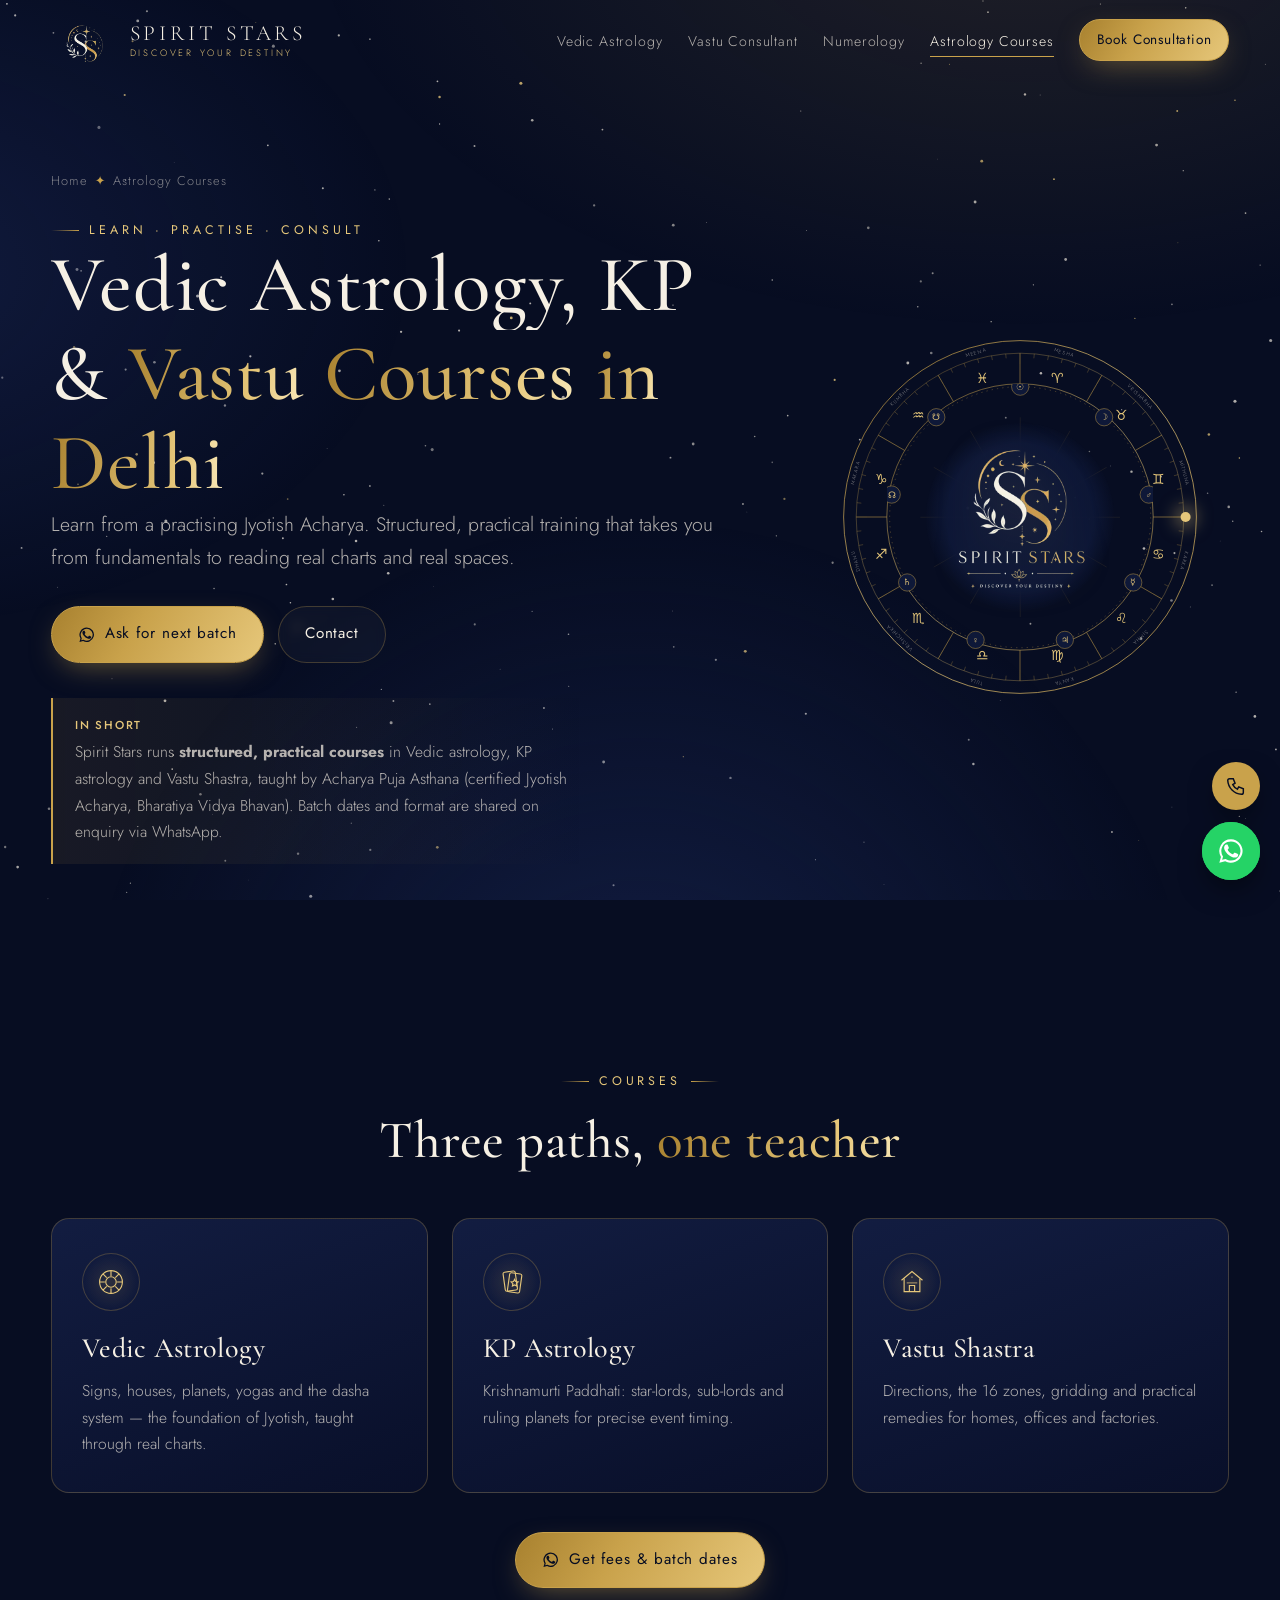
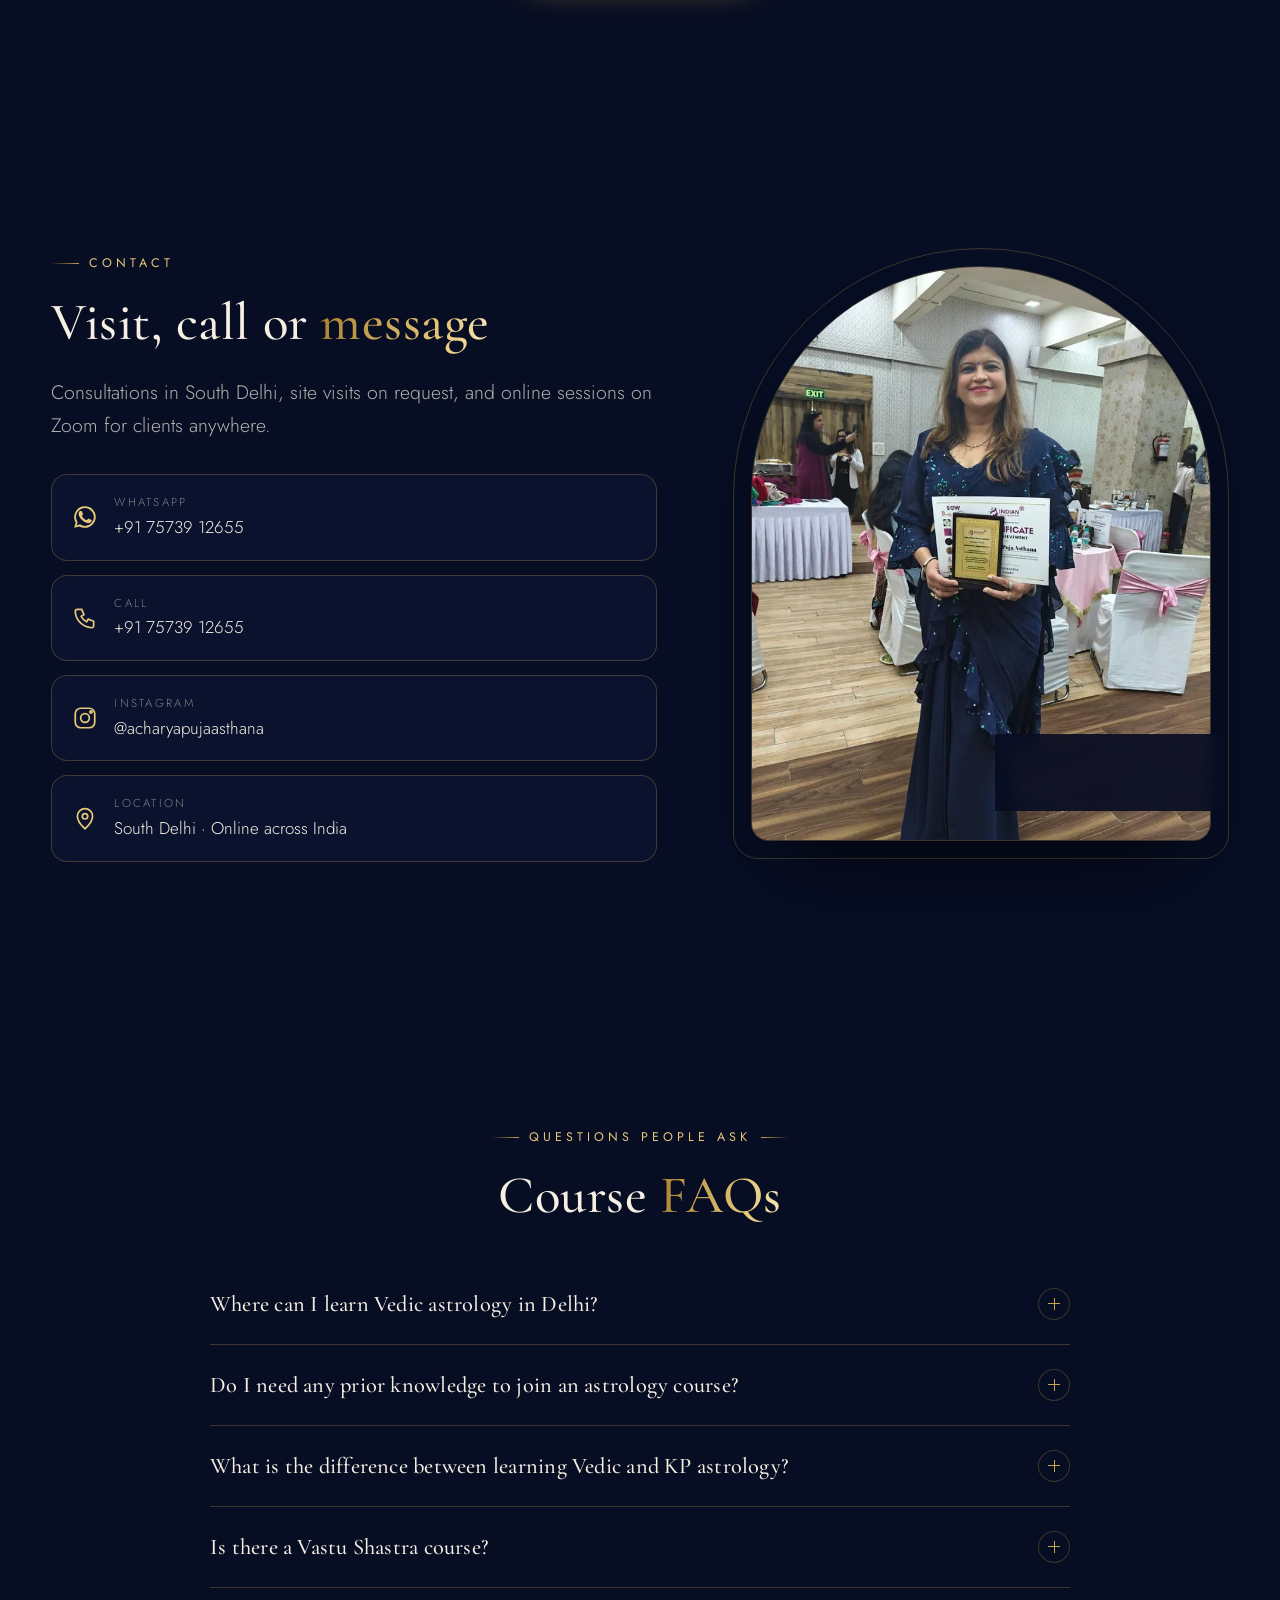
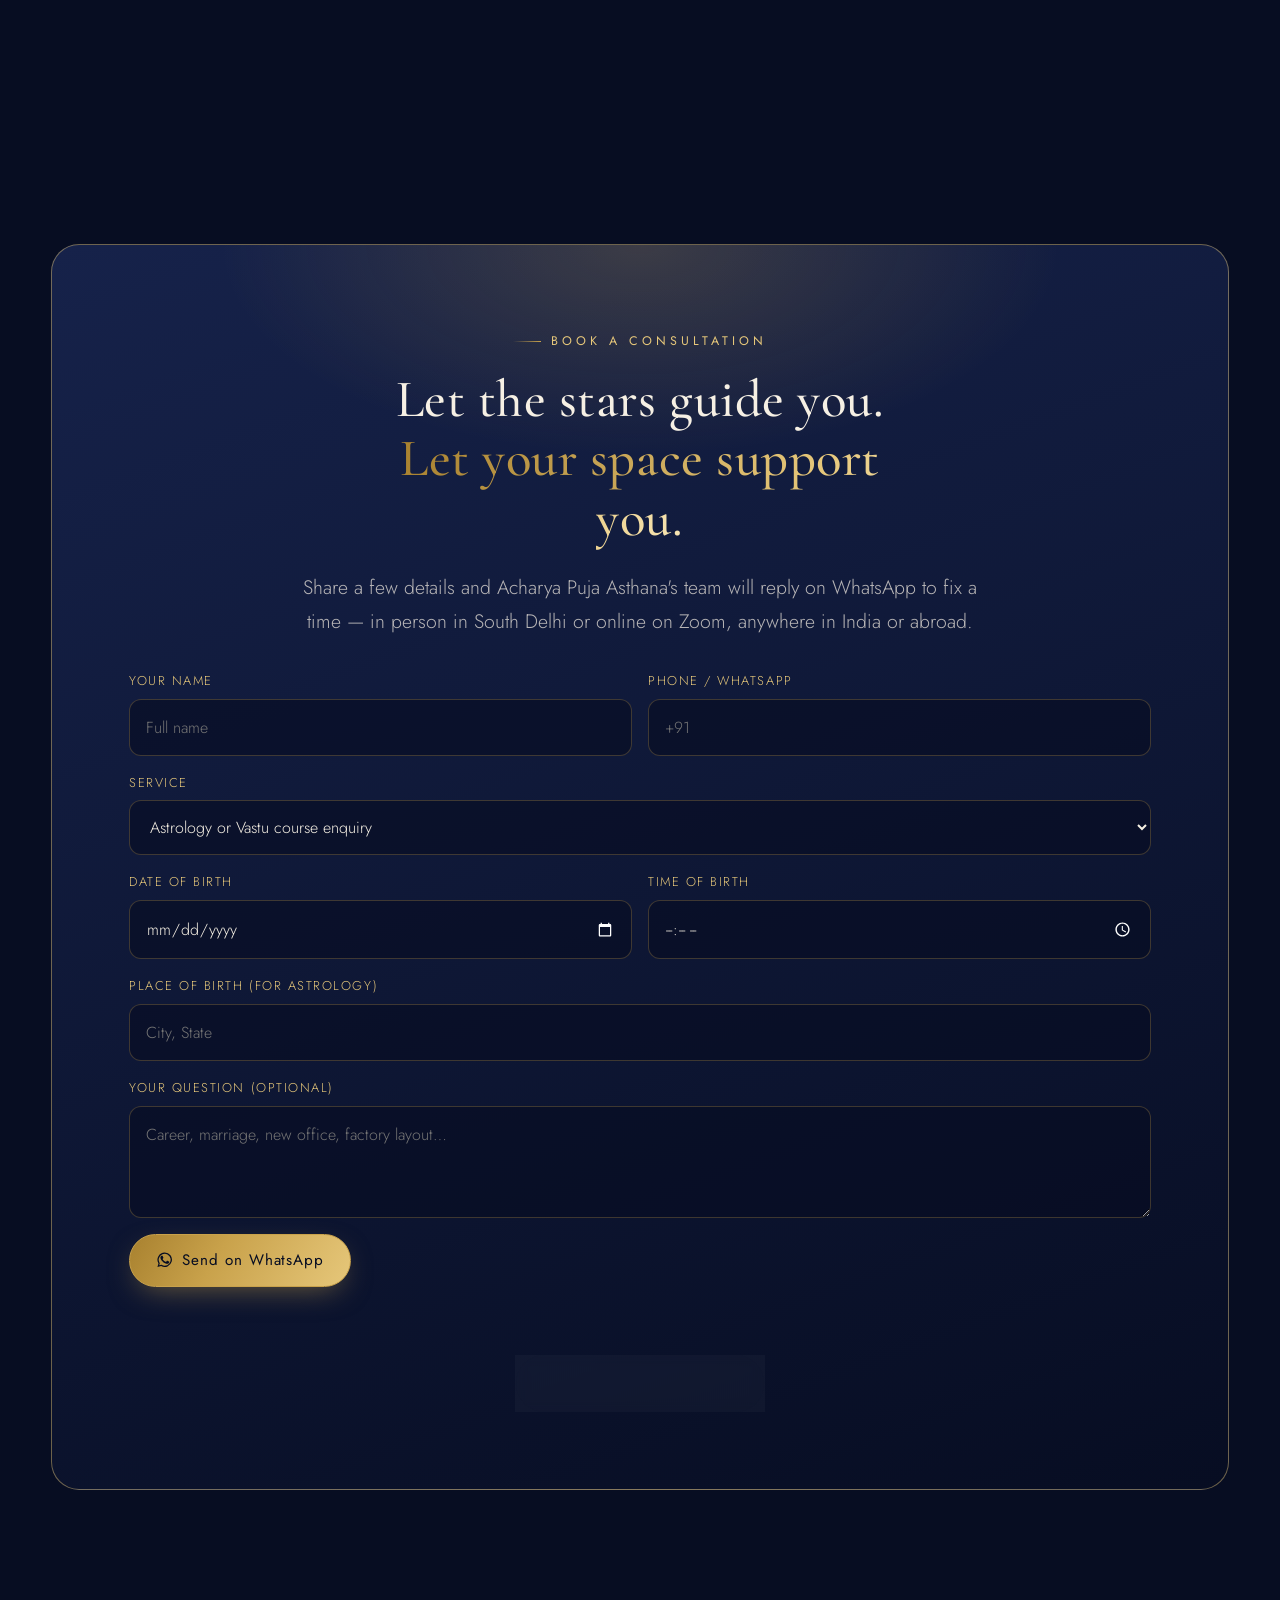
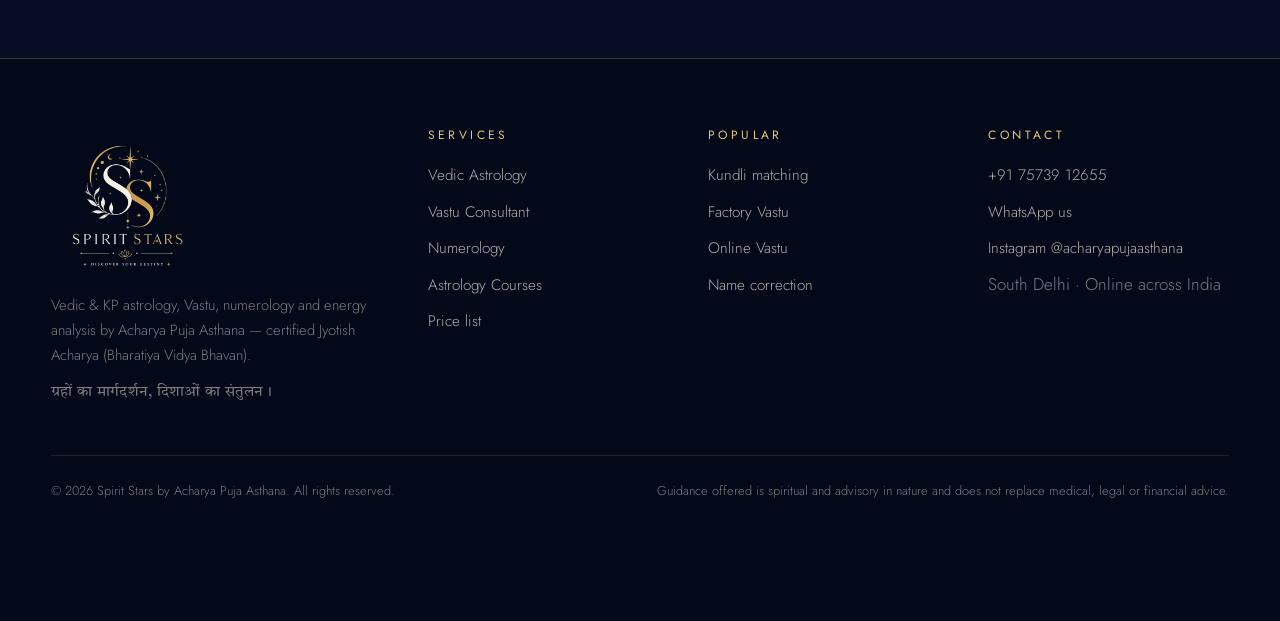
==== astrology-vastu-course-delhi.html @ 0082b8ee "first commit" ====
<!DOCTYPE html>
<html lang="en-IN">
<head>
<meta charset="utf-8">
<meta name="viewport" content="width=device-width, initial-scale=1">
<title>Vedic Astrology, KP &amp; Vastu Course in Delhi | Spirit Stars</title>
<meta name="description" content="Learn Vedic astrology, KP astrology and Vastu Shastra in Delhi with Acharya Puja Asthana, certified Jyotish Acharya. Structured, practical training. Enquire on WhatsApp for the next batch.">
<link rel="canonical" href="https://www.spiritstars.in/astrology-vastu-course-delhi.html">
<meta name="robots" content="index,follow,max-image-preview:large">
<meta name="theme-color" content="#070d22">
<meta name="geo.region" content="IN-DL"><meta name="geo.placename" content="South Delhi">
<meta property="og:type" content="website"><meta property="og:site_name" content="Spirit Stars">
<meta property="og:title" content="Vedic Astrology, KP &amp; Vastu Course in Delhi | Spirit Stars"><meta property="og:description" content="Learn Vedic astrology, KP astrology and Vastu Shastra in Delhi with Acharya Puja Asthana, certified Jyotish Acharya. Structured, practical training. Enquire on WhatsApp for the next batch.">
<meta property="og:url" content="https://www.spiritstars.in/astrology-vastu-course-delhi.html"><meta property="og:image" content="https://www.spiritstars.in/assets/img/og-spirit-stars.jpg"><meta property="og:locale" content="en_IN">
<meta name="twitter:card" content="summary_large_image">
<link rel="icon" type="image/png" sizes="48x48" href="assets/img/favicon-48.png">
<link rel="apple-touch-icon" href="assets/img/favicon-180.png">
<link rel="preconnect" href="https://fonts.googleapis.com"><link rel="preconnect" href="https://fonts.gstatic.com" crossorigin>
<link href="https://fonts.googleapis.com/css2?family=Cormorant+Garamond:ital,wght@0,400;0,500;0,600;1,400;1,500&family=Jost:wght@300;400;500&family=Tiro+Devanagari+Hindi&display=swap" rel="stylesheet">
<link rel="stylesheet" href="assets/css/style.css">
<!-- REMARKETING / ANALYTICS: paste the Google tag (GA4 + Google Ads) and Meta Pixel snippets here.
     main.js already fires 'whatsapp_click', 'call_click' and 'generate_lead' events once they exist. -->
<script type="application/ld+json">{"@context": "https://schema.org", "@type": ["ProfessionalService", "LocalBusiness"], "@id": "https://www.spiritstars.in/#business", "name": "Spirit Stars", "alternateName": "Spirit Stars by Acharya Puja Asthana", "slogan": "Discover Your Destiny", "description": "Vedic & KP astrology, Vastu & Astro-Vastu consultation, numerology, tarot and aura scanning in South Delhi and online across India, by Acharya Puja Asthana.", "url": "https://www.spiritstars.in/", "logo": "https://www.spiritstars.in/assets/img/spirit-stars-logo.webp", "image": "https://www.spiritstars.in/assets/img/acharya-puja-asthana-portrait.jpg", "telephone": "+917573912655", "priceRange": "₹905 – ₹95,000", "currenciesAccepted": "INR", "address": {"@type": "PostalAddress", "addressLocality": "South Delhi", "addressRegion": "Delhi", "addressCountry": "IN"}, "areaServed": [{"@type": "Place", "name": "South Delhi"}, {"@type": "Place", "name": "Delhi NCR"}, {"@type": "Country", "name": "India"}], "sameAs": ["https://www.instagram.com/acharyapujaasthana/"], "founder": {"@type": "Person", "@id": "https://www.spiritstars.in/#acharya", "name": "Acharya Puja Asthana", "jobTitle": "Jyotish Acharya, Vastu & Astro-Vastu Consultant, Aura Scanning Analyst", "knowsAbout": ["Vedic astrology", "KP astrology", "Prashna Shastra", "Vastu Shastra", "Astro-Vastu", "Numerology", "Tarot", "Palmistry", "Aura scanning"], "hasCredential": {"@type": "EducationalOccupationalCredential", "credentialCategory": "Jyotish Acharya", "recognizedBy": {"@type": "Organization", "name": "Bharatiya Vidya Bhavan"}}, "sameAs": ["https://www.instagram.com/acharyapujaasthana/"]}, "knowsLanguage": ["en", "hi"]}</script>
<script type="application/ld+json">{"@context": "https://schema.org", "@type": "FAQPage", "mainEntity": [{"@type": "Question", "name": "Where can I learn Vedic astrology in Delhi?", "acceptedAnswer": {"@type": "Answer", "text": "Spirit Stars conducts structured, practical training in Vedic astrology, KP astrology and Vastu Shastra, taught by Acharya Puja Asthana, a certified Jyotish Acharya from Bharatiya Vidya Bhavan. Message on WhatsApp for batch dates and format."}}, {"@type": "Question", "name": "Do I need any prior knowledge to join an astrology course?", "acceptedAnswer": {"@type": "Answer", "text": "Ask about the current batch when you enquire — tell us your background and Acharya ji will suggest the right course."}}, {"@type": "Question", "name": "What is the difference between learning Vedic and KP astrology?", "acceptedAnswer": {"@type": "Answer", "text": "Vedic astrology builds the foundation — signs, houses, planets and dashas. KP astrology adds the star-lord and sub-lord system for precise event timing. Many students learn Vedic first and then KP."}}, {"@type": "Question", "name": "Is there a Vastu Shastra course?", "acceptedAnswer": {"@type": "Answer", "text": "Yes. The Vastu course covers directions, zones, the gridding method and practical remedies for residential and commercial spaces."}}]}</script>
<script type="application/ld+json">{"@context": "https://schema.org", "@type": "BreadcrumbList", "itemListElement": [{"@type": "ListItem", "position": 1, "name": "Home", "item": "https://www.spiritstars.in/"}, {"@type": "ListItem", "position": 2, "name": "Astrology Courses", "item": "https://www.spiritstars.in/astrology-vastu-course-delhi.html"}]}</script>
<script type="application/ld+json">{"@context": "https://schema.org", "@type": "Course", "name": "Vedic Astrology Course", "description": "Structured, practical training in Vedic (Parashari) astrology.", "provider": {"@id": "https://www.spiritstars.in/#business"}}</script>
<script type="application/ld+json">{"@context": "https://schema.org", "@type": "Course", "name": "KP Astrology Course", "description": "Krishnamurti Paddhati: star-lords, sub-lords and event timing.", "provider": {"@id": "https://www.spiritstars.in/#business"}}</script>
<script type="application/ld+json">{"@context": "https://schema.org", "@type": "Course", "name": "Vastu Shastra Course", "description": "Directions, zones, gridding and practical remedies for homes and businesses.", "provider": {"@id": "https://www.spiritstars.in/#business"}}</script>
</head>
<body>
<div class="loader" aria-hidden="true"><img src="assets/img/spirit-stars-mark-light.webp" alt="" width="110" height="73"></div>
<canvas id="sky" aria-hidden="true"></canvas><div class="sky-glow"></div><div class="cursor-glow"></div>
<header class="site-header"><div class="wrap nav">
<a class="brand" href="index.html" aria-label="Spirit Stars home"><img src="assets/img/spirit-stars-mark-light.webp" alt="Spirit Stars logo" width="66" height="44"><span>Spirit Stars<small>DISCOVER YOUR DESTINY</small></span></a>
<nav aria-label="Main"><ul class="menu" id="menu"><li><a href="vedic-astrology-consultation-delhi.html">Vedic Astrology</a></li><li><a href="vastu-consultant-south-delhi.html">Vastu Consultant</a></li><li><a href="numerology-consultation-delhi.html">Numerology</a></li><li><a href="astrology-vastu-course-delhi.html" aria-current=page>Astrology Courses</a></li><li><a class="btn btn-gold" href="#book">Book Consultation</a></li></ul></nav>
<button class="burger" aria-label="Open menu" aria-controls="menu" aria-expanded="false"><i></i><i></i><i></i></button>
</div></header>
<main>
<section class="page-hero"><div class="wrap hero-grid"><div>
<nav class="crumbs rv" aria-label="Breadcrumb"><a href="index.html">Home</a><span>✦</span>Astrology Courses</nav>
<span class="eyebrow rv">Learn · Practise · Consult</span>
<h1 class="split-text">Vedic Astrology, KP &amp; <span class="gold">Vastu Courses in Delhi</span></h1>
<p class="lead rv d2">Learn from a practising Jyotish Acharya. Structured, practical training that takes you from fundamentals to reading real charts and real spaces.</p>
<div class="btn-row rv d3"><a class="btn btn-gold" data-wa="Namaste, I would like details of the next astrology / Vastu course batch." href="https://wa.me/917573912655"><svg viewBox="0 0 24 24" fill="currentColor" aria-hidden="true"><path d="M17.5 14.4c-.3-.1-1.7-.8-2-.9-.3-.1-.5-.1-.7.1-.2.3-.8.9-.9 1.1-.2.2-.3.2-.6.1-.3-.1-1.2-.5-2.4-1.5-.9-.8-1.5-1.8-1.6-2.1-.2-.3 0-.5.1-.6l.4-.5c.1-.2.2-.3.3-.5.1-.2 0-.4 0-.5l-.9-2.2c-.2-.6-.5-.5-.7-.5h-.6c-.2 0-.5.1-.8.4-.3.3-1 1-1 2.5s1.1 2.9 1.2 3.1c.1.2 2.1 3.2 5.1 4.5.7.3 1.3.5 1.7.6.7.2 1.4.2 1.9.1.6-.1 1.7-.7 2-1.4.2-.7.2-1.2.2-1.4-.1-.1-.3-.2-.6-.3zM12 2a10 10 0 0 0-8.6 15.1L2 22l5-1.3A10 10 0 1 0 12 2zm0 18.2c-1.5 0-3-.4-4.3-1.2l-.3-.2-3 .8.8-2.9-.2-.3A8.2 8.2 0 1 1 12 20.2z"/></svg> Ask for next batch</a><a class="btn btn-ghost" href="#contact">Contact</a></div>
<div class="hero-tldr rv d3"><b>In short</b>Spirit Stars runs <strong>structured, practical courses</strong> in Vedic astrology, KP astrology and Vastu Shastra, taught by Acharya Puja Asthana (certified Jyotish Acharya, Bharatiya Vidya Bhavan). Batch dates and format are shared on enquiry via WhatsApp.</div>
</div><div class="hero-visual rv" aria-hidden="true"><div class="wheel"></div><div class="wheel-inner"></div><span class="orbit-dot"></span>
<div class="hero-logo"><img src="assets/img/spirit-stars-logo-light.webp" alt="" width="520" height="520"></div></div></div></section>
<section><div class="wrap">
<div class="center"><span class="eyebrow rv">Courses</span><h2 class="rv d1">Three paths, <span class='gold'>one teacher</span></h2></div>
<div class="grid g3" style="margin-top:3rem">
<article class="card rv "><div class="icon"><svg viewBox="0 0 32 32" fill="none" stroke="currentColor" stroke-width="1.3" aria-hidden="true"><circle cx="16" cy="16" r="13"/><circle cx="16" cy="16" r="6"/><path d="M16 3v6M16 23v6M3 16h6M23 16h6M6.8 6.8l4.3 4.3M20.9 20.9l4.3 4.3M25.2 6.8l-4.3 4.3M11.1 20.9l-4.3 4.3"/></svg></div><h3>Vedic Astrology</h3><p>Signs, houses, planets, yogas and the dasha system — the foundation of Jyotish, taught through real charts.</p></article>
<article class="card rv d1"><div class="icon"><svg viewBox="0 0 32 32" fill="none" stroke="currentColor" stroke-width="1.3" aria-hidden="true"><rect x="7" y="4" width="14" height="22" rx="2" transform="rotate(-8 14 15)"/><rect x="12" y="6" width="14" height="22" rx="2" transform="rotate(8 19 17)"/><path d="m19 13 1.2 2.5 2.8.4-2 2 .5 2.7-2.5-1.3-2.5 1.3.5-2.7-2-2 2.8-.4z"/></svg></div><h3>KP Astrology</h3><p>Krishnamurti Paddhati: star-lords, sub-lords and ruling planets for precise event timing.</p></article>
<article class="card rv d2"><div class="icon"><svg viewBox="0 0 32 32" fill="none" stroke="currentColor" stroke-width="1.3" aria-hidden="true"><path d="M4 14 16 4l12 10"/><path d="M7 12v15h18V12"/><path d="M13 27v-7h6v7"/><path d="M16 9.5v2M10 17h12" opacity=".6"/></svg></div><h3>Vastu Shastra</h3><p>Directions, the 16 zones, gridding and practical remedies for homes, offices and factories.</p></article>
</div>
<div class="center rv" style="margin-top:2.4rem"><a class="btn btn-gold" data-wa="Namaste, please share fees and dates for the next course batch." href="https://wa.me/917573912655"><svg viewBox="0 0 24 24" fill="currentColor" aria-hidden="true"><path d="M17.5 14.4c-.3-.1-1.7-.8-2-.9-.3-.1-.5-.1-.7.1-.2.3-.8.9-.9 1.1-.2.2-.3.2-.6.1-.3-.1-1.2-.5-2.4-1.5-.9-.8-1.5-1.8-1.6-2.1-.2-.3 0-.5.1-.6l.4-.5c.1-.2.2-.3.3-.5.1-.2 0-.4 0-.5l-.9-2.2c-.2-.6-.5-.5-.7-.5h-.6c-.2 0-.5.1-.8.4-.3.3-1 1-1 2.5s1.1 2.9 1.2 3.1c.1.2 2.1 3.2 5.1 4.5.7.3 1.3.5 1.7.6.7.2 1.4.2 1.9.1.6-.1 1.7-.7 2-1.4.2-.7.2-1.2.2-1.4-.1-.1-.3-.2-.6-.3zM12 2a10 10 0 0 0-8.6 15.1L2 22l5-1.3A10 10 0 1 0 12 2zm0 18.2c-1.5 0-3-.4-4.3-1.2l-.3-.2-3 .8.8-2.9-.2-.3A8.2 8.2 0 1 1 12 20.2z"/></svg> Get fees &amp; batch dates</a></div>
</div></section>
<section id="contact"><div class="wrap split rev">
<div>
<span class="eyebrow rv">Contact</span>
<h2 class="rv d1">Visit, call or <span class="gold">message</span></h2>
<p class="lead rv d2">Consultations in South Delhi, site visits on request, and online sessions on Zoom for clients anywhere.</p>
<div class="contact-cards">
<a class="contact-card rv" data-wa="Namaste, I would like to book a consultation with Spirit Stars." href="https://wa.me/917573912655"><svg viewBox="0 0 24 24" fill="currentColor" aria-hidden="true"><path d="M17.5 14.4c-.3-.1-1.7-.8-2-.9-.3-.1-.5-.1-.7.1-.2.3-.8.9-.9 1.1-.2.2-.3.2-.6.1-.3-.1-1.2-.5-2.4-1.5-.9-.8-1.5-1.8-1.6-2.1-.2-.3 0-.5.1-.6l.4-.5c.1-.2.2-.3.3-.5.1-.2 0-.4 0-.5l-.9-2.2c-.2-.6-.5-.5-.7-.5h-.6c-.2 0-.5.1-.8.4-.3.3-1 1-1 2.5s1.1 2.9 1.2 3.1c.1.2 2.1 3.2 5.1 4.5.7.3 1.3.5 1.7.6.7.2 1.4.2 1.9.1.6-.1 1.7-.7 2-1.4.2-.7.2-1.2.2-1.4-.1-.1-.3-.2-.6-.3zM12 2a10 10 0 0 0-8.6 15.1L2 22l5-1.3A10 10 0 1 0 12 2zm0 18.2c-1.5 0-3-.4-4.3-1.2l-.3-.2-3 .8.8-2.9-.2-.3A8.2 8.2 0 1 1 12 20.2z"/></svg><div><small>WhatsApp</small>+91 75739 12655</div></a>
<a class="contact-card rv d1" href="tel:+917573912655"><svg viewBox="0 0 24 24" fill="none" stroke="currentColor" stroke-width="1.6" aria-hidden="true"><path d="M5 4h4l2 5-2.5 1.5a11 11 0 0 0 5 5L15 13l5 2v4a2 2 0 0 1-2 2A16 16 0 0 1 3 6a2 2 0 0 1 2-2"/></svg><div><small>Call</small>+91 75739 12655</div></a>
<a class="contact-card rv d2" href="https://www.instagram.com/acharyapujaasthana/" target="_blank" rel="noopener"><svg viewBox="0 0 24 24" fill="none" stroke="currentColor" stroke-width="1.6" aria-hidden="true"><rect x="3" y="3" width="18" height="18" rx="5"/><circle cx="12" cy="12" r="4"/><circle cx="17.5" cy="6.5" r="1" fill="currentColor"/></svg><div><small>Instagram</small>@acharyapujaasthana</div></a>
<div class="contact-card rv d3"><svg viewBox="0 0 24 24" fill="none" stroke="currentColor" stroke-width="1.6" aria-hidden="true"><path d="M12 21s-7-6.2-7-11.5A7 7 0 0 1 19 9.5C19 14.8 12 21 12 21z"/><circle cx="12" cy="9.5" r="2.5"/></svg><div><small>Location</small>South Delhi · Online across India</div></div>
<!-- ADDRESS + MAP: add the full studio address and a Google Maps embed here once the Google Business Profile is set up. -->
</div></div>
<div class="portrait-wrap rv" style="justify-self:center"><div class="portrait"><img src="assets/img/acharya-puja-asthana-award.webp" alt="Acharya Puja Asthana with her Certificate of Achievement from the Indian Working Women community" width="800" height="1067" loading="lazy"></div>
<div class="badge"><b>Recognised</b>Indian Working Women community</div></div>
</div></section>
<section id="faq"><div class="wrap"><div class="center"><span class="eyebrow rv">Questions people ask</span><h2 class="rv d1">Course <span class='gold'>FAQs</span></h2></div><div class="faq"><details class="rv"><summary><h3>Where can I learn Vedic astrology in Delhi?</h3></summary><div class="ans"><p>Spirit Stars conducts structured, practical training in Vedic astrology, KP astrology and Vastu Shastra, taught by Acharya Puja Asthana, a certified Jyotish Acharya from Bharatiya Vidya Bhavan. Message on WhatsApp for batch dates and format.</p></div></details><details class="rv"><summary><h3>Do I need any prior knowledge to join an astrology course?</h3></summary><div class="ans"><p>Ask about the current batch when you enquire — tell us your background and Acharya ji will suggest the right course.</p></div></details><details class="rv"><summary><h3>What is the difference between learning Vedic and KP astrology?</h3></summary><div class="ans"><p>Vedic astrology builds the foundation — signs, houses, planets and dashas. KP astrology adds the star-lord and sub-lord system for precise event timing. Many students learn Vedic first and then KP.</p></div></details><details class="rv"><summary><h3>Is there a Vastu Shastra course?</h3></summary><div class="ans"><p>Yes. The Vastu course covers directions, zones, the gridding method and practical remedies for residential and commercial spaces.</p></div></details></div></div></section>
<section id="book"><div class="wrap"><div class="cta-band rv">
<span class="eyebrow">Book a consultation</span>
<h2>Let the stars guide you. <span class="gold">Let your space support you.</span></h2>
<p class="lead">Share a few details and Acharya Puja Asthana's team will reply on WhatsApp to fix a time — in person in South Delhi or online on Zoom, anywhere in India or abroad.</p>
<form class="book" novalidate>
<label>Your name<input name="name" autocomplete="name" required placeholder="Full name"></label>
<label>Phone / WhatsApp<input name="phone" type="tel" autocomplete="tel" required placeholder="+91"></label>
<label class="full">Service<select name="service"><option>Astrology consultation (₹2,300)</option><option>Online Vastu on Zoom (₹5,000)</option><option>Vastu gridding map (₹5,100)</option><option>Home Vastu with site visit (₹23,000)</option><option>Office / showroom Vastu (₹23,000)</option><option>Factory Vastu (₹59,000)</option><option>Vastu Growth Package (₹95,000)</option><option>Complete numerology (₹2,300)</option><option>Name correction (₹905)</option><option>Baby name (₹2,300)</option><option>Tarot / palmistry</option><option selected>Astrology or Vastu course enquiry</option><option>Not sure — please guide me</option></select></label>
<label>Date of birth <input name="dob" type="date"></label>
<label>Time of birth <input name="tob" type="time"></label>
<label class="full">Place of birth (for astrology)<input name="pob" placeholder="City, State"></label>
<label class="full">Your question (optional)<textarea name="note" rows="3" placeholder="Career, marriage, new office, factory layout…"></textarea></label>
<button class="btn btn-gold" type="submit"><svg viewBox="0 0 24 24" fill="currentColor" aria-hidden="true"><path d="M17.5 14.4c-.3-.1-1.7-.8-2-.9-.3-.1-.5-.1-.7.1-.2.3-.8.9-.9 1.1-.2.2-.3.2-.6.1-.3-.1-1.2-.5-2.4-1.5-.9-.8-1.5-1.8-1.6-2.1-.2-.3 0-.5.1-.6l.4-.5c.1-.2.2-.3.3-.5.1-.2 0-.4 0-.5l-.9-2.2c-.2-.6-.5-.5-.7-.5h-.6c-.2 0-.5.1-.8.4-.3.3-1 1-1 2.5s1.1 2.9 1.2 3.1c.1.2 2.1 3.2 5.1 4.5.7.3 1.3.5 1.7.6.7.2 1.4.2 1.9.1.6-.1 1.7-.7 2-1.4.2-.7.2-1.2.2-1.4-.1-.1-.3-.2-.6-.3zM12 2a10 10 0 0 0-8.6 15.1L2 22l5-1.3A10 10 0 1 0 12 2zm0 18.2c-1.5 0-3-.4-4.3-1.2l-.3-.2-3 .8.8-2.9-.2-.3A8.2 8.2 0 1 1 12 20.2z"/></svg> Send on WhatsApp</button>
<p class="form-msg" role="status" aria-live="polite"></p>
</form>
<div class="btn-row" style="justify-content:center"><a class="btn btn-ghost" href="tel:+917573912655"><svg viewBox="0 0 24 24" fill="none" stroke="currentColor" stroke-width="1.6" aria-hidden="true"><path d="M5 4h4l2 5-2.5 1.5a11 11 0 0 0 5 5L15 13l5 2v4a2 2 0 0 1-2 2A16 16 0 0 1 3 6a2 2 0 0 1 2-2"/></svg> Call +91 75739 12655</a></div>
</div></div></section></main>
<footer><div class="wrap">
<div class="foot">
<div><img class="logo" src="assets/img/spirit-stars-logo-light.webp" alt="Spirit Stars — Discover Your Destiny" width="150" height="150" loading="lazy">
<p>Vedic &amp; KP astrology, Vastu, numerology and energy analysis by Acharya Puja Asthana — certified Jyotish Acharya (Bharatiya Vidya Bhavan).</p>
<p class="hindi" style="margin-top:12px">ग्रहों का मार्गदर्शन, दिशाओं का संतुलन।</p></div>
<div><h4>Services</h4><ul><li><a href="vedic-astrology-consultation-delhi.html">Vedic Astrology</a></li><li><a href="vastu-consultant-south-delhi.html">Vastu Consultant</a></li><li><a href="numerology-consultation-delhi.html">Numerology</a></li><li><a href="astrology-vastu-course-delhi.html">Astrology Courses</a></li><li><a href="index.html#prices">Price list</a></li></ul></div>
<div><h4>Popular</h4><ul><li><a href="vedic-astrology-consultation-delhi.html#kundli-matching">Kundli matching</a></li><li><a href="vastu-consultant-south-delhi.html#factory-vastu">Factory Vastu</a></li><li><a href="vastu-consultant-south-delhi.html#online-vastu">Online Vastu</a></li><li><a href="numerology-consultation-delhi.html#name-correction">Name correction</a></li></ul></div>
<div><h4>Contact</h4><ul>
<li><a href="tel:+917573912655">+91 75739 12655</a></li>
<li><a data-wa="Namaste, I would like to book a consultation with Spirit Stars." href="https://wa.me/917573912655">WhatsApp us</a></li>
<li><a href="https://www.instagram.com/acharyapujaasthana/" target="_blank" rel="noopener">Instagram @acharyapujaasthana</a></li>
<li><span style="color:var(--faint)">South Delhi · Online across India</span></li></ul></div>
</div>
<div class="legal"><span>© <span data-year>2026</span> Spirit Stars by Acharya Puja Asthana. All rights reserved.</span>
<span>Guidance offered is spiritual and advisory in nature and does not replace medical, legal or financial advice.</span></div>
</div></footer>
<div class="float">
<a class="fab call" href="tel:+917573912655" aria-label="Call Spirit Stars"><svg viewBox="0 0 24 24" fill="none" stroke="currentColor" stroke-width="1.6" aria-hidden="true"><path d="M5 4h4l2 5-2.5 1.5a11 11 0 0 0 5 5L15 13l5 2v4a2 2 0 0 1-2 2A16 16 0 0 1 3 6a2 2 0 0 1 2-2"/></svg></a>
<a class="fab wa" data-wa="Namaste, I would like to book a consultation with Spirit Stars." href="https://wa.me/917573912655" aria-label="Chat on WhatsApp"><svg viewBox="0 0 24 24" fill="currentColor" aria-hidden="true"><path d="M17.5 14.4c-.3-.1-1.7-.8-2-.9-.3-.1-.5-.1-.7.1-.2.3-.8.9-.9 1.1-.2.2-.3.2-.6.1-.3-.1-1.2-.5-2.4-1.5-.9-.8-1.5-1.8-1.6-2.1-.2-.3 0-.5.1-.6l.4-.5c.1-.2.2-.3.3-.5.1-.2 0-.4 0-.5l-.9-2.2c-.2-.6-.5-.5-.7-.5h-.6c-.2 0-.5.1-.8.4-.3.3-1 1-1 2.5s1.1 2.9 1.2 3.1c.1.2 2.1 3.2 5.1 4.5.7.3 1.3.5 1.7.6.7.2 1.4.2 1.9.1.6-.1 1.7-.7 2-1.4.2-.7.2-1.2.2-1.4-.1-.1-.3-.2-.6-.3zM12 2a10 10 0 0 0-8.6 15.1L2 22l5-1.3A10 10 0 1 0 12 2zm0 18.2c-1.5 0-3-.4-4.3-1.2l-.3-.2-3 .8.8-2.9-.2-.3A8.2 8.2 0 1 1 12 20.2z"/></svg><span class="fab-label">Ask Acharya ji on WhatsApp</span></a>
</div>
<div class="mbar"><a class="c" href="tel:+917573912655"><svg viewBox="0 0 24 24" fill="none" stroke="currentColor" stroke-width="1.6" aria-hidden="true"><path d="M5 4h4l2 5-2.5 1.5a11 11 0 0 0 5 5L15 13l5 2v4a2 2 0 0 1-2 2A16 16 0 0 1 3 6a2 2 0 0 1 2-2"/></svg> Call</a><a class="w" data-wa="Namaste, I would like to book a consultation with Spirit Stars." href="https://wa.me/917573912655"><svg viewBox="0 0 24 24" fill="currentColor" aria-hidden="true"><path d="M17.5 14.4c-.3-.1-1.7-.8-2-.9-.3-.1-.5-.1-.7.1-.2.3-.8.9-.9 1.1-.2.2-.3.2-.6.1-.3-.1-1.2-.5-2.4-1.5-.9-.8-1.5-1.8-1.6-2.1-.2-.3 0-.5.1-.6l.4-.5c.1-.2.2-.3.3-.5.1-.2 0-.4 0-.5l-.9-2.2c-.2-.6-.5-.5-.7-.5h-.6c-.2 0-.5.1-.8.4-.3.3-1 1-1 2.5s1.1 2.9 1.2 3.1c.1.2 2.1 3.2 5.1 4.5.7.3 1.3.5 1.7.6.7.2 1.4.2 1.9.1.6-.1 1.7-.7 2-1.4.2-.7.2-1.2.2-1.4-.1-.1-.3-.2-.6-.3zM12 2a10 10 0 0 0-8.6 15.1L2 22l5-1.3A10 10 0 1 0 12 2zm0 18.2c-1.5 0-3-.4-4.3-1.2l-.3-.2-3 .8.8-2.9-.2-.3A8.2 8.2 0 1 1 12 20.2z"/></svg> WhatsApp</a></div>
<div class="modal" role="dialog" aria-modal="true" aria-labelledby="exit-title" aria-hidden="true"><div class="modal-box">
<button class="modal-x" aria-label="Close">×</button>
<span class="eyebrow">Before you go</span>
<h3 id="exit-title">A <span class="gold">free</span> gemstone &amp; rudraksha recommendation</h3>
<p>Send your date, time and place of birth on WhatsApp and Acharya Puja Asthana will suggest what suits your chart — no charge.</p>
<a class="btn btn-gold" data-wa="Namaste, I would like my free gemstone / rudraksha recommendation. My birth details are:" href="https://wa.me/917573912655"><svg viewBox="0 0 24 24" fill="currentColor" aria-hidden="true"><path d="M17.5 14.4c-.3-.1-1.7-.8-2-.9-.3-.1-.5-.1-.7.1-.2.3-.8.9-.9 1.1-.2.2-.3.2-.6.1-.3-.1-1.2-.5-2.4-1.5-.9-.8-1.5-1.8-1.6-2.1-.2-.3 0-.5.1-.6l.4-.5c.1-.2.2-.3.3-.5.1-.2 0-.4 0-.5l-.9-2.2c-.2-.6-.5-.5-.7-.5h-.6c-.2 0-.5.1-.8.4-.3.3-1 1-1 2.5s1.1 2.9 1.2 3.1c.1.2 2.1 3.2 5.1 4.5.7.3 1.3.5 1.7.6.7.2 1.4.2 1.9.1.6-.1 1.7-.7 2-1.4.2-.7.2-1.2.2-1.4-.1-.1-.3-.2-.6-.3zM12 2a10 10 0 0 0-8.6 15.1L2 22l5-1.3A10 10 0 1 0 12 2zm0 18.2c-1.5 0-3-.4-4.3-1.2l-.3-.2-3 .8.8-2.9-.2-.3A8.2 8.2 0 1 1 12 20.2z"/></svg> Get my recommendation</a>
</div></div>
<script src="assets/js/main.js" defer></script>
</body></html>
---- assets/css/style.css ----
/* Spirit Stars — Discover Your Destiny
   Palette taken from the logo: midnight navy + antique gold + ivory */
:root{
  --night:#070d22; --navy:#0e1838; --navy-2:#16224a; --ink:#1b2a5c;
  --gold:#c9a24b; --gold-2:#e6c77a; --gold-3:#a8812f;
  --ivory:#f6f0e4; --ivory-2:#ece2cf; --mist:rgba(246,240,228,.72); --faint:rgba(246,240,228,.5);
  --line:rgba(201,162,75,.28);
  --serif:"Cormorant Garamond","Times New Roman",serif;
  --sans:"Jost",system-ui,-apple-system,"Segoe UI",sans-serif;
  --deva:"Tiro Devanagari Hindi","Noto Serif Devanagari",serif;
  --r:18px; --max:1180px;
  --ease:cubic-bezier(.22,.8,.24,1);
}
*{box-sizing:border-box;margin:0;padding:0}
html{scroll-behavior:smooth;-webkit-text-size-adjust:100%}
:root{color-scheme:dark}
body{font-family:var(--sans);font-weight:300;font-size:17px;line-height:1.7;color:var(--ivory);background:var(--night);overflow-x:hidden}
img{max-width:100%;display:block;height:auto}
a{color:inherit;text-decoration:none}
::selection{background:var(--gold);color:var(--night)}
:focus-visible{outline:2px solid var(--gold-2);outline-offset:3px;border-radius:6px}

/* ---------- Sky (fixed animated background) ---------- */
#sky{position:fixed;inset:0;z-index:-2;width:100%;height:100%;display:block}
.sky-glow{position:fixed;inset:0;z-index:-1;pointer-events:none;
  background:radial-gradient(1200px 700px at 80% -10%,rgba(201,162,75,.13),transparent 60%),
             radial-gradient(900px 600px at -10% 30%,rgba(60,90,190,.18),transparent 60%),
             radial-gradient(800px 800px at 50% 120%,rgba(27,42,92,.6),transparent 70%)}
.cursor-glow{position:fixed;width:420px;height:420px;border-radius:50%;pointer-events:none;z-index:-1;
  background:radial-gradient(circle,rgba(230,199,122,.10),transparent 65%);transform:translate(-50%,-50%);left:-500px;top:-500px;transition:opacity .4s}

/* ---------- Layout ---------- */
.wrap{width:min(var(--max),92vw);margin-inline:auto}
section{position:relative;padding:clamp(72px,10vw,130px) 0}
.eyebrow{font-family:var(--sans);font-size:.78rem;letter-spacing:.32em;text-transform:uppercase;color:var(--gold-2);font-weight:400;display:inline-flex;align-items:center;gap:.8em}
.eyebrow::before{content:"";width:28px;height:1px;background:linear-gradient(90deg,transparent,var(--gold))}
h1,h2,h3,h4{font-family:var(--serif);font-weight:500;line-height:1.12;letter-spacing:.01em}
h1{font-size:clamp(2.6rem,6.2vw,5rem)}
h2{font-size:clamp(2rem,4.4vw,3.3rem);margin:.35em 0 .45em}
h3{font-size:clamp(1.4rem,2.2vw,1.75rem)}
p+p{margin-top:1em}
.lead{font-size:clamp(1.05rem,1.6vw,1.22rem);color:var(--mist);max-width:62ch}
.center{text-align:center}.center .lead{margin-inline:auto}.center .eyebrow::after{content:"";width:28px;height:1px;background:linear-gradient(90deg,var(--gold),transparent)}
.gold{background:linear-gradient(100deg,var(--gold-3) 0%,var(--gold-2) 30%,#fff3cf 45%,var(--gold-2) 60%,var(--gold) 100%);background-size:250% 100%;
  -webkit-background-clip:text;background-clip:text;color:transparent;animation:shimmer 7s linear infinite}
@keyframes shimmer{0%{background-position:120% 0}100%{background-position:-120% 0}}
em.i{font-style:italic;color:var(--gold-2)}
.hindi{font-family:var(--deva);color:var(--gold-2);letter-spacing:.02em}

/* ---------- Buttons ---------- */
.btn{--b:var(--gold);display:inline-flex;align-items:center;gap:.6em;padding:.95em 1.7em;border-radius:999px;font-family:var(--sans);font-weight:400;font-size:.95rem;letter-spacing:.06em;
  position:relative;overflow:hidden;cursor:pointer;border:1px solid var(--b);transition:transform .35s var(--ease),box-shadow .35s var(--ease),background .35s}
.btn-gold{background:linear-gradient(120deg,var(--gold-3),var(--gold) 40%,var(--gold-2));color:var(--night);box-shadow:0 10px 30px -10px rgba(201,162,75,.55)}
.btn-gold::after{content:"";position:absolute;inset:0;background:linear-gradient(110deg,transparent 30%,rgba(255,255,255,.55) 50%,transparent 70%);transform:translateX(-120%);transition:transform .9s var(--ease)}
.btn-gold:hover::after{transform:translateX(120%)}
.btn-ghost{background:rgba(246,240,228,.03);color:var(--ivory);border-color:var(--line);backdrop-filter:blur(6px)}
.btn-ghost:hover{border-color:var(--gold);background:rgba(201,162,75,.08)}
.btn:hover{transform:translateY(-2px)}
.btn svg{width:1.15em;height:1.15em;flex:none}
.btn-row{display:flex;flex-wrap:wrap;gap:14px;margin-top:2rem}
.center .btn-row{justify-content:center}

/* ---------- Header ---------- */
.site-header{position:fixed;inset:0 0 auto;z-index:50;transition:background .4s,box-shadow .4s,padding .4s;padding:18px 0}
.site-header.scrolled{background:rgba(7,13,34,.82);backdrop-filter:blur(14px);-webkit-backdrop-filter:blur(14px);box-shadow:0 1px 0 var(--line);padding:10px 0}
.nav{display:flex;align-items:center;justify-content:space-between;gap:20px}
.brand{display:flex;align-items:center;gap:12px}
.brand img{height:44px;width:auto}
.brand span{font-family:var(--serif);font-size:1.35rem;letter-spacing:.18em;text-transform:uppercase;line-height:1}
.brand small{display:block;font-family:var(--sans);font-size:.58rem;letter-spacing:.3em;color:var(--gold-2);margin-top:4px}
.menu{display:flex;align-items:center;gap:clamp(14px,2vw,30px);list-style:none}
.menu a{font-size:.88rem;letter-spacing:.06em;color:var(--mist);position:relative;padding:6px 0;transition:color .3s}
.menu a::after{content:"";position:absolute;left:0;right:0;bottom:0;height:1px;background:var(--gold);transform:scaleX(0);transform-origin:right;transition:transform .45s var(--ease)}
.menu a:hover,.menu a[aria-current=page]{color:var(--ivory)}
.menu a:hover::after,.menu a[aria-current=page]::after{transform:scaleX(1);transform-origin:left}
.menu .btn{padding:.6em 1.2em;font-size:.85rem;color:var(--night)}
.menu .btn::after{display:none}
.burger{display:none;background:none;border:1px solid var(--line);border-radius:12px;width:46px;height:46px;cursor:pointer;position:relative}
.burger i{position:absolute;left:12px;right:12px;height:1.5px;background:var(--ivory);transition:transform .4s var(--ease),opacity .3s}
.burger i:nth-child(1){top:16px}.burger i:nth-child(2){top:22px}.burger i:nth-child(3){top:28px}
.nav-open .burger i:nth-child(1){transform:translateY(6px) rotate(45deg)}
.nav-open .burger i:nth-child(2){opacity:0}
.nav-open .burger i:nth-child(3){transform:translateY(-6px) rotate(-45deg)}
@media(max-width:980px){
  .burger{display:block}
  .menu{position:fixed;inset:0;flex-direction:column;justify-content:center;gap:26px;background:rgba(7,13,34,.97);backdrop-filter:blur(10px);
    opacity:0;pointer-events:none;transition:opacity .45s var(--ease)}
  .menu a{font-family:var(--serif);font-size:1.7rem;color:var(--ivory)}
  .nav-open .menu{opacity:1;pointer-events:auto}
  .burger{z-index:60}
}

/* ---------- Hero ---------- */
.hero{min-height:100svh;display:flex;align-items:center;padding-top:120px}
.hero-grid{display:grid;grid-template-columns:1.1fr .9fr;gap:clamp(30px,5vw,70px);align-items:center}
.hero h1{margin:.4em 0 .35em}
.hero .hindi{font-size:clamp(1.1rem,2vw,1.4rem);display:block;margin-bottom:1.2rem}
.hero-visual{position:relative;aspect-ratio:1;width:100%;max-width:520px;justify-self:center}
.wheel{position:absolute;inset:0;width:100%;height:100%;animation:spin 140s linear infinite}
.wheel-inner{position:absolute;inset:13%;animation:spin 90s linear infinite reverse}
@keyframes spin{to{transform:rotate(360deg)}}
.hero-logo{position:absolute;inset:24%;display:grid;place-items:center;border-radius:50%;
  background:radial-gradient(circle,rgba(14,24,56,.95) 55%,rgba(14,24,56,0) 72%);animation:breathe 6s ease-in-out infinite}
.hero-logo img{width:92%;filter:drop-shadow(0 0 22px rgba(230,199,122,.25))}
@keyframes breathe{50%{transform:scale(1.03)}}
.orbit-dot{position:absolute;top:50%;left:50%;width:10px;height:10px;margin:-5px;border-radius:50%;background:var(--gold-2);box-shadow:0 0 18px 4px rgba(230,199,122,.6);
  offset-path:circle(46% at 50% 50%);animation:orbit 18s linear infinite}
@supports not (offset-path:circle(46%)){.orbit-dot{display:none}}
@keyframes orbit{to{offset-distance:100%}}
.hero-tldr{margin-top:2.2rem;padding:18px 22px;border-left:2px solid var(--gold);background:linear-gradient(90deg,rgba(201,162,75,.09),transparent);border-radius:0 12px 12px 0;font-size:.98rem;color:var(--mist);max-width:60ch}
.hero-tldr b{color:var(--gold-2);font-weight:500;letter-spacing:.15em;font-size:.72rem;text-transform:uppercase;display:block;margin-bottom:4px}
.scroll-cue{position:absolute;left:50%;bottom:26px;transform:translateX(-50%);width:24px;height:40px;border:1px solid var(--line);border-radius:14px}
.scroll-cue::after{content:"";position:absolute;left:50%;top:8px;width:3px;height:8px;margin-left:-1.5px;border-radius:2px;background:var(--gold);animation:cue 2s ease-in-out infinite}
@keyframes cue{0%{opacity:0;transform:translateY(0)}40%{opacity:1}100%{opacity:0;transform:translateY(14px)}}
@media(max-width:900px){.hero-grid{grid-template-columns:1fr}.hero-visual{order:-1;max-width:250px}.hero{padding-top:100px}.scroll-cue{display:none}}

/* Page hero (inner pages) */
.page-hero{padding:170px 0 70px}
.page-hero .hero-grid{grid-template-columns:1.25fr .75fr}
.page-hero .hero-visual{max-width:360px}
@media(max-width:900px){.page-hero{padding:120px 0 40px}.page-hero .hero-grid{grid-template-columns:1fr}.page-hero .hero-visual{max-width:190px}}
.crumbs{font-size:.8rem;letter-spacing:.08em;color:var(--faint);margin-bottom:1.2rem}
.crumbs a:hover{color:var(--gold-2)}
.crumbs span{margin:0 .5em;color:var(--gold)}

/* ---------- Marquee ---------- */
.marquee{border-block:1px solid var(--line);overflow:hidden;padding:18px 0;background:rgba(7,13,34,.5)}
.marquee-track{display:flex;gap:48px;width:max-content;animation:marq 38s linear infinite}
.marquee span{font-family:var(--serif);font-size:1.45rem;font-style:italic;color:var(--mist);white-space:nowrap;display:flex;align-items:center;gap:48px}
.marquee span::after{content:"✦";font-style:normal;color:var(--gold);font-size:.9rem}
@keyframes marq{to{transform:translateX(-50%)}}

/* ---------- Cards ---------- */
.grid{display:grid;gap:24px}
.g3{grid-template-columns:repeat(3,1fr)}.g2{grid-template-columns:repeat(2,1fr)}.g4{grid-template-columns:repeat(4,1fr)}
@media(max-width:980px){.g3,.g4{grid-template-columns:repeat(2,1fr)}}
@media(max-width:640px){.g3,.g2,.g4{grid-template-columns:1fr}}
.card{position:relative;padding:34px 30px;border-radius:var(--r);background:linear-gradient(160deg,rgba(22,34,74,.78),rgba(10,17,44,.78));border:1px solid var(--line);
  overflow:hidden;transition:transform .5s var(--ease),border-color .4s,box-shadow .5s;transform-style:preserve-3d}
.card::before{content:"";position:absolute;inset:-1px;border-radius:inherit;padding:1px;background:conic-gradient(from var(--a,0deg),transparent 0 70%,var(--gold-2) 80%,transparent 90%);
  -webkit-mask:linear-gradient(#000 0 0) content-box,linear-gradient(#000 0 0);-webkit-mask-composite:xor;mask-composite:exclude;opacity:0;transition:opacity .5s}
.card:hover{border-color:rgba(230,199,122,.5);box-shadow:0 30px 60px -30px rgba(0,0,0,.8),0 0 40px -18px rgba(230,199,122,.35)}
.card:hover::before{opacity:1;animation:rot 3.5s linear infinite}
@property --a{syntax:"<angle>";initial-value:0deg;inherits:false}
@keyframes rot{to{--a:360deg}}
.card .icon{width:58px;height:58px;border-radius:50%;display:grid;place-items:center;border:1px solid var(--line);margin-bottom:22px;color:var(--gold-2);background:radial-gradient(circle,rgba(201,162,75,.15),transparent 70%)}
.card .icon svg{width:28px;height:28px}
.card h3{margin-bottom:.5em}
.card p{color:var(--mist);font-size:.98rem}
.card ul{list-style:none;margin-top:1rem}
.card li{padding:.32em 0 .32em 1.5em;position:relative;color:var(--mist);font-size:.96rem}
.card li::before{content:"✦";position:absolute;left:0;color:var(--gold);font-size:.75rem;top:.6em}
.card .more{display:inline-flex;align-items:center;gap:.5em;margin-top:1.4rem;color:var(--gold-2);font-size:.9rem;letter-spacing:.06em}
.card .more::after{content:"→";transition:transform .35s var(--ease)}
.card:hover .more::after{transform:translateX(6px)}

/* ---------- About / split ---------- */
.split{display:grid;grid-template-columns:.9fr 1.1fr;gap:clamp(30px,6vw,90px);align-items:center}
.split.rev{grid-template-columns:1.1fr .9fr}
@media(max-width:900px){.split,.split.rev{grid-template-columns:1fr}}
.portrait{position:relative;border-radius:240px 240px var(--r) var(--r);overflow:hidden;border:1px solid var(--line);aspect-ratio:4/5;box-shadow:0 40px 80px -40px rgba(0,0,0,.9)}
.portrait img{width:100%;height:100%;object-fit:cover;object-position:center 20%;transform:scale(1.04);transition:transform 1.4s var(--ease)}
.portrait:hover img{transform:scale(1.09)}
.portrait-wrap{position:relative;max-width:460px}
.portrait-wrap::before{content:"";position:absolute;inset:-18px;border:1px solid var(--line);border-radius:260px 260px 26px 26px;z-index:-1}
.badge{position:absolute;right:-14px;bottom:30px;background:rgba(7,13,34,.9);border:1px solid var(--gold);border-radius:14px;padding:14px 18px;backdrop-filter:blur(8px);max-width:230px;font-size:.82rem;line-height:1.45}
.badge b{display:block;font-family:var(--serif);font-size:1.15rem;color:var(--gold-2);font-weight:500}
.creds{display:grid;grid-template-columns:repeat(2,1fr);gap:14px;margin-top:2rem}
.cred{padding:16px 18px;border:1px solid var(--line);border-radius:14px;font-size:.92rem;color:var(--mist);background:rgba(14,24,56,.5)}
.cred b{display:block;color:var(--ivory);font-weight:400;font-size:.98rem}
@media(max-width:520px){.brand span{font-size:1.1rem}.brand img{height:36px}.creds{grid-template-columns:1fr}.badge{right:8px}}

/* ---------- Pain point rows ---------- */
.pains{display:grid;gap:16px;margin-top:2.4rem}
.pain{display:grid;grid-template-columns:auto 1fr auto;gap:22px;align-items:center;padding:24px 28px;border:1px solid var(--line);border-radius:var(--r);background:rgba(14,24,56,.55);transition:border-color .4s,transform .4s var(--ease)}
.pain:hover{border-color:rgba(230,199,122,.55);transform:translateX(6px)}
.pain .n{font-family:var(--serif);font-size:2.2rem;color:var(--gold);line-height:1;min-width:44px}
.pain h3{font-size:1.3rem;margin-bottom:.2em}
.pain p{color:var(--mist);font-size:.95rem}
.pain .btn{padding:.7em 1.2em;font-size:.82rem;white-space:nowrap}
@media(max-width:760px){.pain{grid-template-columns:1fr;gap:10px}.pain .n{font-size:1.6rem}}

/* ---------- Price list ---------- */
.prices{display:grid;gap:24px;grid-template-columns:repeat(auto-fit,minmax(300px,1fr))}
.price-card{padding:32px 30px}
.price-card h3{display:flex;align-items:center;gap:12px;padding-bottom:16px;margin-bottom:8px;border-bottom:1px solid var(--line)}
.price-row{display:flex;justify-content:space-between;align-items:baseline;gap:16px;padding:13px 0;border-bottom:1px dashed rgba(201,162,75,.18)}
.price-row:last-of-type{border-bottom:0}
.price-row span{color:var(--mist);font-size:.95rem;line-height:1.45}
.price-row small{display:block;color:var(--faint);font-size:.8rem}
.price-row b{font-family:var(--serif);font-size:1.4rem;font-weight:600;color:var(--gold-2);white-space:nowrap}
.price-note{margin-top:14px;font-size:.84rem;color:var(--gold-2);font-style:italic}
.price-card.featured{border-color:rgba(230,199,122,.6);background:linear-gradient(160deg,rgba(40,52,100,.85),rgba(12,20,50,.85))}
.tag{position:absolute;top:18px;right:18px;font-size:.66rem;letter-spacing:.2em;text-transform:uppercase;padding:5px 10px;border-radius:99px;background:var(--gold);color:var(--night);font-weight:500}
.free-strip{margin-top:26px;display:flex;flex-wrap:wrap;align-items:center;justify-content:center;gap:12px 26px;padding:20px;border-radius:var(--r);border:1px dashed var(--gold);background:rgba(201,162,75,.06);text-align:center}
.free-strip strong{font-family:var(--serif);font-size:1.35rem;font-weight:500}

/* ---------- Steps ---------- */
.steps{counter-reset:s;display:grid;grid-template-columns:repeat(4,1fr);gap:24px;margin-top:2.5rem}
.step{position:relative;padding-top:64px}
.step::before{counter-increment:s;content:"0" counter(s);position:absolute;top:0;left:0;font-family:var(--serif);font-size:2.6rem;color:transparent;-webkit-text-stroke:1px var(--gold)}
.step::after{content:"";position:absolute;top:28px;left:70px;right:-12px;height:1px;background:linear-gradient(90deg,var(--line),transparent)}
.step:last-child::after{display:none}
.step h3{font-size:1.3rem;margin-bottom:.35em}
.step p{color:var(--mist);font-size:.95rem}
@media(max-width:900px){.steps{grid-template-columns:repeat(2,1fr)}.step::after{display:none}}
@media(max-width:520px){.steps{grid-template-columns:1fr}}

/* ---------- Gallery ---------- */
.gallery{display:grid;grid-template-columns:repeat(4,1fr);grid-auto-rows:200px;gap:16px;margin-top:2.6rem}
.gallery figure{position:relative;border-radius:16px;overflow:hidden;border:1px solid var(--line)}
.gallery figure.tall{grid-row:span 2}.gallery figure.wide{grid-column:span 2}
.gallery img{width:100%;height:100%;object-fit:cover;transition:transform 1.2s var(--ease),filter .6s;filter:saturate(.92)}
.gallery figure:hover img{transform:scale(1.07);filter:saturate(1.05)}
.gallery figcaption{position:absolute;inset:auto 0 0;padding:40px 16px 14px;font-size:.82rem;letter-spacing:.04em;background:linear-gradient(transparent,rgba(7,13,34,.92));color:var(--ivory)}
@media(max-width:900px){.gallery{grid-template-columns:repeat(2,1fr);grid-auto-rows:170px}}

/* ---------- FAQ ---------- */
.faq{max-width:860px;margin:2.4rem auto 0}
.faq details{border-bottom:1px solid var(--line)}
.faq summary{list-style:none;cursor:pointer;display:flex;justify-content:space-between;align-items:center;gap:20px;padding:24px 0}
.faq summary::-webkit-details-marker{display:none}
.faq summary h3{font-size:clamp(1.15rem,2vw,1.4rem);font-weight:500}
.faq summary::after{content:"";flex:none;width:30px;height:30px;border-radius:50%;border:1px solid var(--line);
  background:linear-gradient(var(--gold),var(--gold)) center/12px 1px no-repeat,linear-gradient(var(--gold),var(--gold)) center/1px 12px no-repeat;transition:transform .45s var(--ease)}
.faq details[open] summary::after{transform:rotate(135deg)}
.faq .ans{padding:0 0 26px;color:var(--mist);max-width:72ch}
.faq details[open] .ans{animation:fadeup .5s var(--ease)}
@keyframes fadeup{from{opacity:0;transform:translateY(-6px)}}

/* ---------- CTA band ---------- */
.cta-band{border-radius:28px;padding:clamp(40px,6vw,80px);text-align:center;position:relative;overflow:hidden;border:1px solid rgba(230,199,122,.45);
  background:radial-gradient(600px 300px at 50% 0%,rgba(201,162,75,.22),transparent 70%),linear-gradient(160deg,var(--navy-2),var(--night))}
.cta-band h2{max-width:20ch;margin-inline:auto}
.cta-band .lead{margin-inline:auto}

/* ---------- Form ---------- */
.book{display:grid;grid-template-columns:1fr 1fr;gap:16px;margin-top:2rem;text-align:left}
.book label{display:flex;flex-direction:column;gap:7px;font-size:.8rem;letter-spacing:.12em;text-transform:uppercase;color:var(--gold-2)}
.book .full{grid-column:1/-1}
.book input,.book select,.book textarea{font:inherit;font-size:1rem;letter-spacing:0;text-transform:none;color:var(--ivory);background:rgba(7,13,34,.6);border:1px solid var(--line);border-radius:12px;padding:14px 16px;transition:border-color .3s,box-shadow .3s}
.book select option{background:var(--navy);color:var(--ivory)}
.book input:focus,.book select:focus,.book textarea:focus{outline:none;border-color:var(--gold);box-shadow:0 0 0 4px rgba(201,162,75,.15)}
.book button{justify-self:start}
.form-msg{grid-column:1/-1;font-size:.92rem;color:var(--gold-2);min-height:1.4em}
@media(max-width:640px){.book{grid-template-columns:1fr}}
.contact-cards{display:grid;gap:14px;margin-top:2rem}
.contact-card{display:flex;gap:16px;align-items:center;padding:18px 20px;border:1px solid var(--line);border-radius:16px;background:rgba(14,24,56,.55);transition:border-color .3s}
.contact-card:hover{border-color:var(--gold)}
.contact-card svg{width:26px;height:26px;color:var(--gold-2);flex:none}
.contact-card small{display:block;font-size:.72rem;letter-spacing:.2em;text-transform:uppercase;color:var(--faint)}

/* ---------- Footer ---------- */
footer{border-top:1px solid var(--line);padding:70px 0 120px;background:rgba(5,9,24,.75);margin-top:40px}
.foot{display:grid;grid-template-columns:1.4fr 1fr 1fr 1fr;gap:40px}
.foot h4{font-family:var(--sans);font-size:.75rem;letter-spacing:.28em;text-transform:uppercase;color:var(--gold-2);font-weight:400;margin-bottom:18px}
.foot ul{list-style:none}.foot li{margin:.45em 0}
.foot a{color:var(--mist);font-size:.95rem;transition:color .3s}.foot a:hover{color:var(--gold-2)}
.foot p{color:var(--faint);font-size:.92rem}
.foot .logo{width:150px;margin-bottom:14px}
.legal{margin-top:50px;padding-top:24px;border-top:1px solid rgba(201,162,75,.15);display:flex;flex-wrap:wrap;justify-content:space-between;gap:12px;font-size:.8rem;color:var(--faint)}
@media(max-width:900px){.foot{grid-template-columns:1fr 1fr}}
@media(max-width:520px){.foot{grid-template-columns:1fr}}

/* ---------- Floating WhatsApp + call ---------- */
.float{position:fixed;right:20px;bottom:20px;z-index:40;display:flex;flex-direction:column;gap:12px;align-items:flex-end}
.fab{width:58px;height:58px;border-radius:50%;display:grid;place-items:center;box-shadow:0 12px 30px -8px rgba(0,0,0,.7);transition:transform .35s var(--ease)}
.fab:hover{transform:scale(1.08)}
.fab svg{width:28px;height:28px}
.fab.wa{background:#25d366;color:#fff;position:relative}
.fab.wa::before{content:"";position:absolute;inset:0;border-radius:50%;border:2px solid #25d366;animation:ping 2.4s var(--ease) infinite}
@keyframes ping{0%{transform:scale(1);opacity:.8}100%{transform:scale(1.6);opacity:0}}
.fab.call{background:var(--gold);color:var(--night);width:48px;height:48px}
.fab.call svg{width:22px;height:22px}
.fab-label{position:absolute;right:70px;top:50%;transform:translateY(-50%);background:var(--ivory);color:var(--night);font-size:.82rem;padding:7px 12px;border-radius:10px;white-space:nowrap;font-weight:400;opacity:0;pointer-events:none;transition:opacity .4s}
.fab.wa.hint .fab-label{opacity:1}
/* mobile sticky bar */
.mbar{display:none}
@media(max-width:640px){
  .float{display:none}
  .mbar{display:grid;grid-template-columns:1fr 1fr;position:fixed;inset:auto 0 0;z-index:40;background:rgba(7,13,34,.95);backdrop-filter:blur(10px);border-top:1px solid var(--line);padding:10px 12px calc(10px + env(safe-area-inset-bottom));gap:10px}
  .mbar a{display:flex;justify-content:center;align-items:center;gap:8px;padding:12px;border-radius:12px;font-size:.92rem}
  .mbar .w{background:#25d366;color:#fff}.mbar .c{border:1px solid var(--gold);color:var(--gold-2)}
  .mbar svg{width:18px;height:18px}
}

/* ---------- Exit pop-up ---------- */
.modal{position:fixed;inset:0;z-index:80;display:grid;place-items:center;padding:20px;background:rgba(3,6,18,.72);backdrop-filter:blur(6px);opacity:0;pointer-events:none;transition:opacity .45s}
.modal.open{opacity:1;pointer-events:auto}
.modal-box{position:relative;max-width:470px;width:100%;padding:44px 36px 36px;border-radius:24px;text-align:center;border:1px solid var(--gold);
  background:radial-gradient(400px 200px at 50% 0%,rgba(201,162,75,.25),transparent 70%),var(--navy);transform:translateY(20px) scale(.97);transition:transform .5s var(--ease)}
.modal.open .modal-box{transform:none}
.modal-box h3{font-size:2rem;margin:.3em 0}
.modal-box p{color:var(--mist)}
.modal-box .btn{margin-top:1.6rem}
.modal-x{position:absolute;top:14px;right:14px;width:38px;height:38px;border-radius:50%;border:1px solid var(--line);background:none;color:var(--ivory);font-size:1.3rem;cursor:pointer}
.modal-x:hover{border-color:var(--gold)}

/* ---------- Reveal animations ---------- */
.rv{opacity:0;transform:translateY(34px);transition:opacity 1s var(--ease),transform 1s var(--ease)}
.rv.in{opacity:1;transform:none}
.rv.d1{transition-delay:.1s}.rv.d2{transition-delay:.2s}.rv.d3{transition-delay:.3s}.rv.d4{transition-delay:.4s}
.split-text .w{display:inline-block;overflow:hidden;vertical-align:top}
.split-text .w>span{display:inline-block;transform:translateY(105%);transition:transform 1.1s var(--ease)}
.split-text.in .w>span{transform:none}
.loader{position:fixed;inset:0;z-index:100;background:var(--night);display:grid;place-items:center;transition:opacity .8s var(--ease),visibility .8s}
.loader img{width:110px;animation:breathe 1.6s ease-in-out infinite}
.loaded .loader{opacity:0;visibility:hidden}
.divider{display:flex;align-items:center;justify-content:center;gap:14px;color:var(--gold);margin:0 auto}
.divider::before,.divider::after{content:"";height:1px;width:min(160px,25vw);background:linear-gradient(90deg,transparent,var(--gold))}
.divider::after{transform:scaleX(-1)}

@media(prefers-reduced-motion:reduce){
  *,*::before,*::after{animation:none!important;transition:none!important;scroll-behavior:auto!important}
  .rv,.split-text .w>span{opacity:1;transform:none}
}
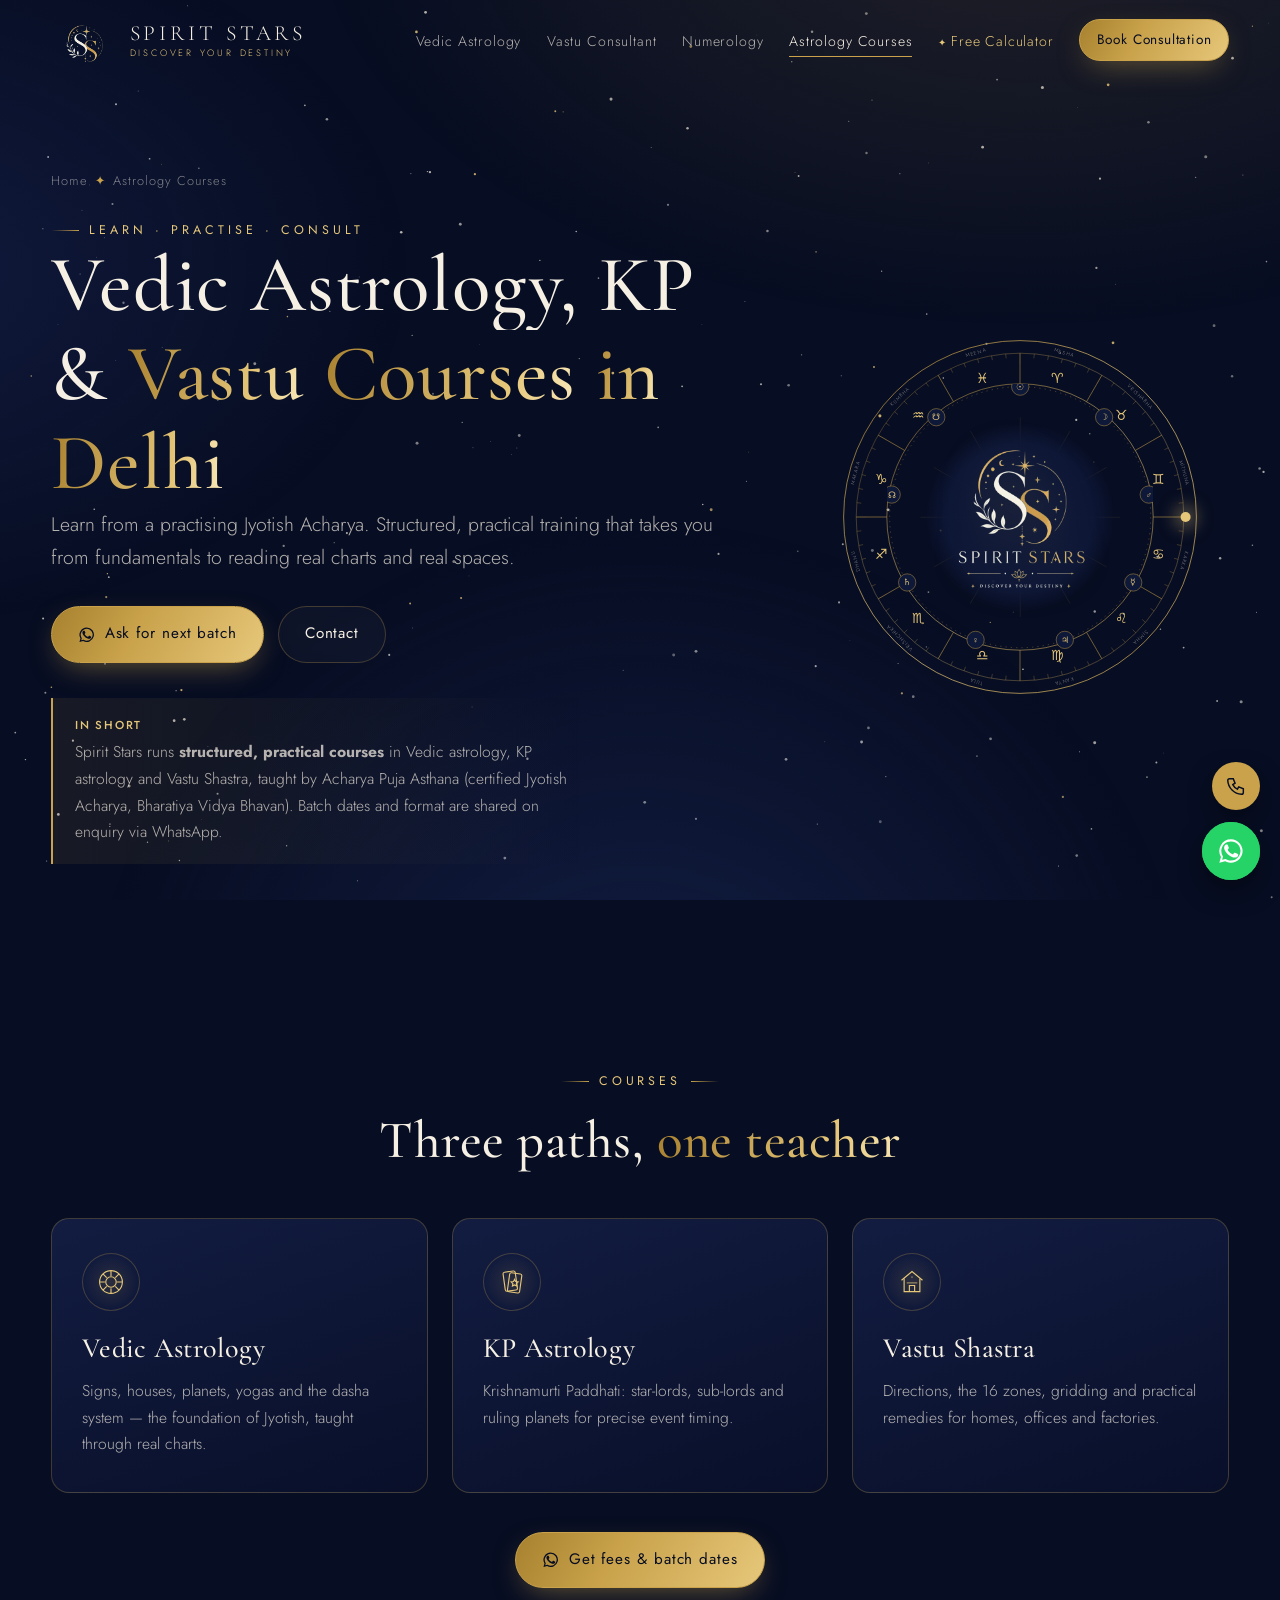
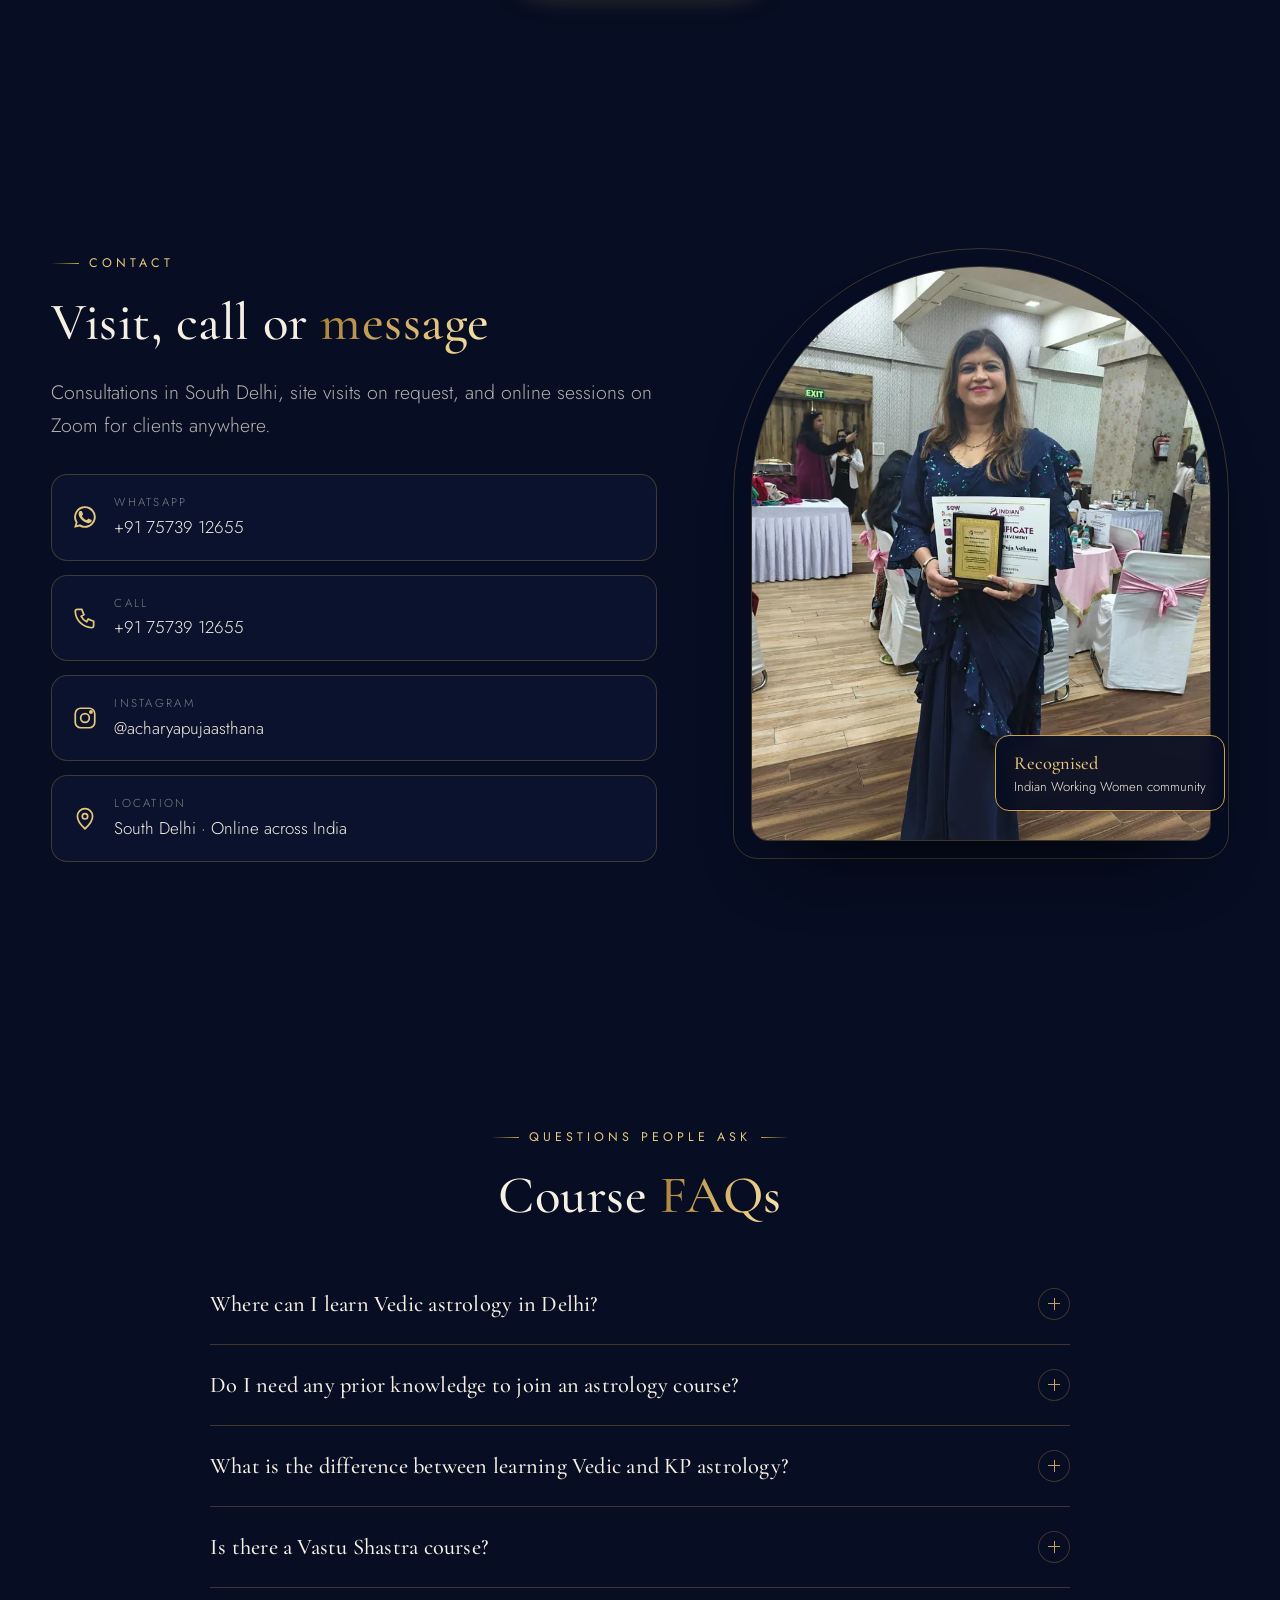
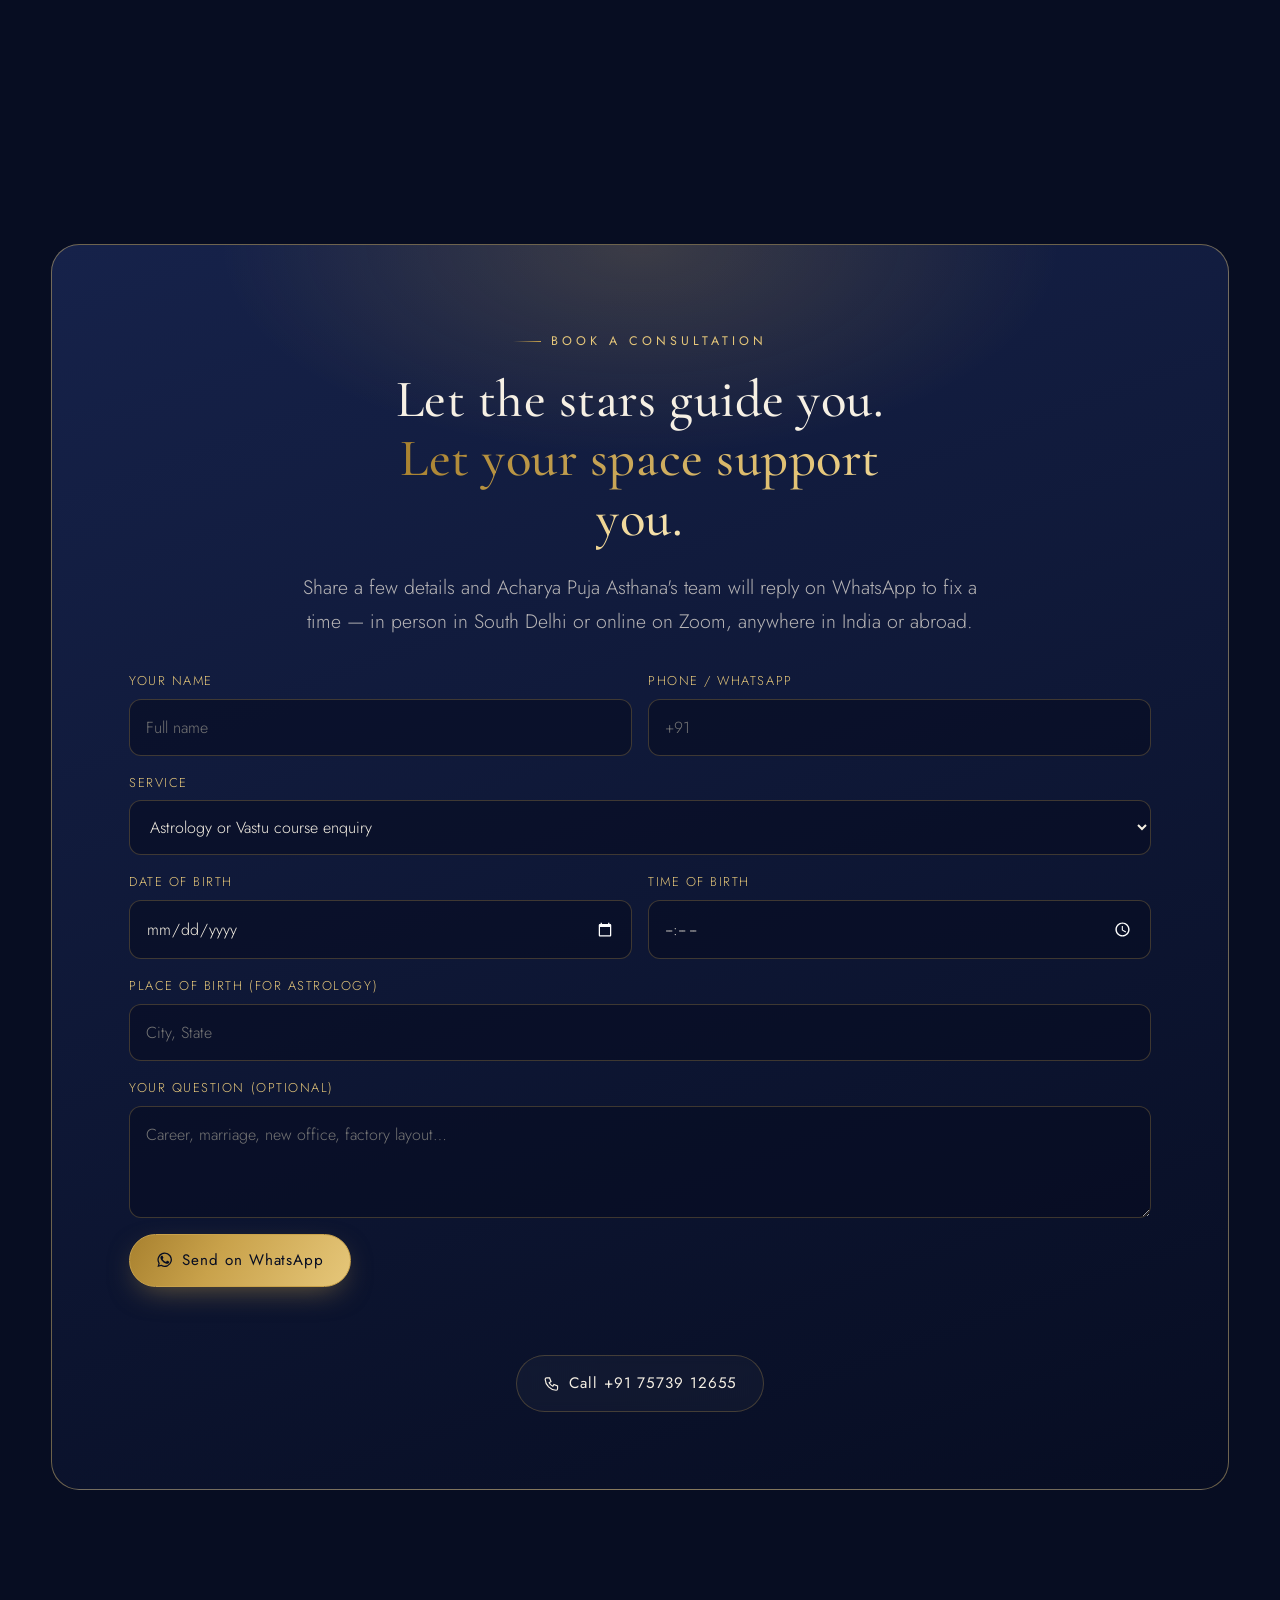
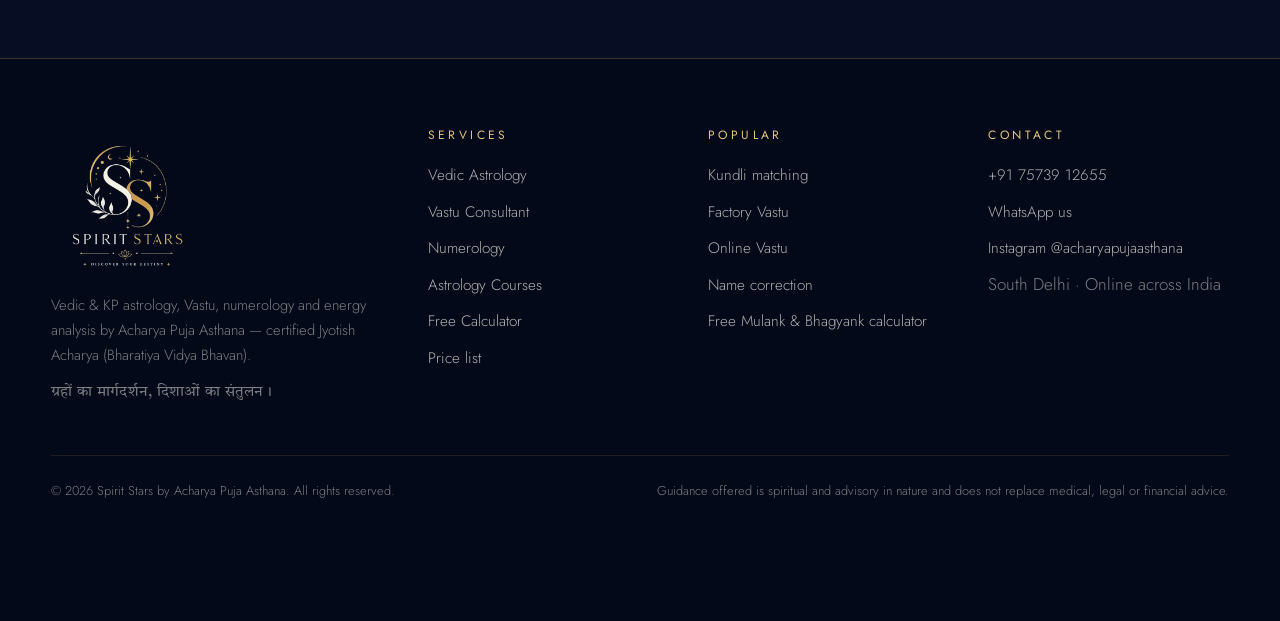
==== commit bb762476: "Add free numerology calculator; point URLs to GitHub Pages - New free-numerology-calculator.html + a" ====
--- a/astrology-vastu-course-delhi.html
+++ b/astrology-vastu-course-delhi.html
@@ -5,13 +5,13 @@
 <meta name="viewport" content="width=device-width, initial-scale=1">
 <title>Vedic Astrology, KP &amp; Vastu Course in Delhi | Spirit Stars</title>
 <meta name="description" content="Learn Vedic astrology, KP astrology and Vastu Shastra in Delhi with Acharya Puja Asthana, certified Jyotish Acharya. Structured, practical training. Enquire on WhatsApp for the next batch.">
-<link rel="canonical" href="https://www.spiritstars.in/astrology-vastu-course-delhi.html">
+<link rel="canonical" href="https://utkarshkalra02.github.io/acharya-puja-asthana-website/astrology-vastu-course-delhi.html">
 <meta name="robots" content="index,follow,max-image-preview:large">
 <meta name="theme-color" content="#070d22">
 <meta name="geo.region" content="IN-DL"><meta name="geo.placename" content="South Delhi">
 <meta property="og:type" content="website"><meta property="og:site_name" content="Spirit Stars">
 <meta property="og:title" content="Vedic Astrology, KP &amp; Vastu Course in Delhi | Spirit Stars"><meta property="og:description" content="Learn Vedic astrology, KP astrology and Vastu Shastra in Delhi with Acharya Puja Asthana, certified Jyotish Acharya. Structured, practical training. Enquire on WhatsApp for the next batch.">
-<meta property="og:url" content="https://www.spiritstars.in/astrology-vastu-course-delhi.html"><meta property="og:image" content="https://www.spiritstars.in/assets/img/og-spirit-stars.jpg"><meta property="og:locale" content="en_IN">
+<meta property="og:url" content="https://utkarshkalra02.github.io/acharya-puja-asthana-website/astrology-vastu-course-delhi.html"><meta property="og:image" content="https://utkarshkalra02.github.io/acharya-puja-asthana-website/assets/img/og-spirit-stars.jpg"><meta property="og:locale" content="en_IN">
 <meta name="twitter:card" content="summary_large_image">
 <link rel="icon" type="image/png" sizes="48x48" href="assets/img/favicon-48.png">
 <link rel="apple-touch-icon" href="assets/img/favicon-180.png">
@@ -20,19 +20,19 @@
 <link rel="stylesheet" href="assets/css/style.css">
 <!-- REMARKETING / ANALYTICS: paste the Google tag (GA4 + Google Ads) and Meta Pixel snippets here.
      main.js already fires 'whatsapp_click', 'call_click' and 'generate_lead' events once they exist. -->
-<script type="application/ld+json">{"@context": "https://schema.org", "@type": ["ProfessionalService", "LocalBusiness"], "@id": "https://www.spiritstars.in/#business", "name": "Spirit Stars", "alternateName": "Spirit Stars by Acharya Puja Asthana", "slogan": "Discover Your Destiny", "description": "Vedic & KP astrology, Vastu & Astro-Vastu consultation, numerology, tarot and aura scanning in South Delhi and online across India, by Acharya Puja Asthana.", "url": "https://www.spiritstars.in/", "logo": "https://www.spiritstars.in/assets/img/spirit-stars-logo.webp", "image": "https://www.spiritstars.in/assets/img/acharya-puja-asthana-portrait.jpg", "telephone": "+917573912655", "priceRange": "₹905 – ₹95,000", "currenciesAccepted": "INR", "address": {"@type": "PostalAddress", "addressLocality": "South Delhi", "addressRegion": "Delhi", "addressCountry": "IN"}, "areaServed": [{"@type": "Place", "name": "South Delhi"}, {"@type": "Place", "name": "Delhi NCR"}, {"@type": "Country", "name": "India"}], "sameAs": ["https://www.instagram.com/acharyapujaasthana/"], "founder": {"@type": "Person", "@id": "https://www.spiritstars.in/#acharya", "name": "Acharya Puja Asthana", "jobTitle": "Jyotish Acharya, Vastu & Astro-Vastu Consultant, Aura Scanning Analyst", "knowsAbout": ["Vedic astrology", "KP astrology", "Prashna Shastra", "Vastu Shastra", "Astro-Vastu", "Numerology", "Tarot", "Palmistry", "Aura scanning"], "hasCredential": {"@type": "EducationalOccupationalCredential", "credentialCategory": "Jyotish Acharya", "recognizedBy": {"@type": "Organization", "name": "Bharatiya Vidya Bhavan"}}, "sameAs": ["https://www.instagram.com/acharyapujaasthana/"]}, "knowsLanguage": ["en", "hi"]}</script>
+<script type="application/ld+json">{"@context": "https://schema.org", "@type": ["ProfessionalService", "LocalBusiness"], "@id": "https://utkarshkalra02.github.io/acharya-puja-asthana-website/#business", "name": "Spirit Stars", "alternateName": "Spirit Stars by Acharya Puja Asthana", "slogan": "Discover Your Destiny", "description": "Vedic & KP astrology, Vastu & Astro-Vastu consultation, numerology, tarot and aura scanning in South Delhi and online across India, by Acharya Puja Asthana.", "url": "https://utkarshkalra02.github.io/acharya-puja-asthana-website/", "logo": "https://utkarshkalra02.github.io/acharya-puja-asthana-website/assets/img/spirit-stars-logo.webp", "image": "https://utkarshkalra02.github.io/acharya-puja-asthana-website/assets/img/acharya-puja-asthana-portrait.jpg", "telephone": "+917573912655", "priceRange": "₹905 – ₹95,000", "currenciesAccepted": "INR", "address": {"@type": "PostalAddress", "addressLocality": "South Delhi", "addressRegion": "Delhi", "addressCountry": "IN"}, "areaServed": [{"@type": "Place", "name": "South Delhi"}, {"@type": "Place", "name": "Delhi NCR"}, {"@type": "Country", "name": "India"}], "sameAs": ["https://www.instagram.com/acharyapujaasthana/"], "founder": {"@type": "Person", "@id": "https://utkarshkalra02.github.io/acharya-puja-asthana-website/#acharya", "name": "Acharya Puja Asthana", "jobTitle": "Jyotish Acharya, Vastu & Astro-Vastu Consultant, Aura Scanning Analyst", "knowsAbout": ["Vedic astrology", "KP astrology", "Prashna Shastra", "Vastu Shastra", "Astro-Vastu", "Numerology", "Tarot", "Palmistry", "Aura scanning"], "hasCredential": {"@type": "EducationalOccupationalCredential", "credentialCategory": "Jyotish Acharya", "recognizedBy": {"@type": "Organization", "name": "Bharatiya Vidya Bhavan"}}, "sameAs": ["https://www.instagram.com/acharyapujaasthana/"]}, "knowsLanguage": ["en", "hi"]}</script>
 <script type="application/ld+json">{"@context": "https://schema.org", "@type": "FAQPage", "mainEntity": [{"@type": "Question", "name": "Where can I learn Vedic astrology in Delhi?", "acceptedAnswer": {"@type": "Answer", "text": "Spirit Stars conducts structured, practical training in Vedic astrology, KP astrology and Vastu Shastra, taught by Acharya Puja Asthana, a certified Jyotish Acharya from Bharatiya Vidya Bhavan. Message on WhatsApp for batch dates and format."}}, {"@type": "Question", "name": "Do I need any prior knowledge to join an astrology course?", "acceptedAnswer": {"@type": "Answer", "text": "Ask about the current batch when you enquire — tell us your background and Acharya ji will suggest the right course."}}, {"@type": "Question", "name": "What is the difference between learning Vedic and KP astrology?", "acceptedAnswer": {"@type": "Answer", "text": "Vedic astrology builds the foundation — signs, houses, planets and dashas. KP astrology adds the star-lord and sub-lord system for precise event timing. Many students learn Vedic first and then KP."}}, {"@type": "Question", "name": "Is there a Vastu Shastra course?", "acceptedAnswer": {"@type": "Answer", "text": "Yes. The Vastu course covers directions, zones, the gridding method and practical remedies for residential and commercial spaces."}}]}</script>
-<script type="application/ld+json">{"@context": "https://schema.org", "@type": "BreadcrumbList", "itemListElement": [{"@type": "ListItem", "position": 1, "name": "Home", "item": "https://www.spiritstars.in/"}, {"@type": "ListItem", "position": 2, "name": "Astrology Courses", "item": "https://www.spiritstars.in/astrology-vastu-course-delhi.html"}]}</script>
-<script type="application/ld+json">{"@context": "https://schema.org", "@type": "Course", "name": "Vedic Astrology Course", "description": "Structured, practical training in Vedic (Parashari) astrology.", "provider": {"@id": "https://www.spiritstars.in/#business"}}</script>
-<script type="application/ld+json">{"@context": "https://schema.org", "@type": "Course", "name": "KP Astrology Course", "description": "Krishnamurti Paddhati: star-lords, sub-lords and event timing.", "provider": {"@id": "https://www.spiritstars.in/#business"}}</script>
-<script type="application/ld+json">{"@context": "https://schema.org", "@type": "Course", "name": "Vastu Shastra Course", "description": "Directions, zones, gridding and practical remedies for homes and businesses.", "provider": {"@id": "https://www.spiritstars.in/#business"}}</script>
+<script type="application/ld+json">{"@context": "https://schema.org", "@type": "BreadcrumbList", "itemListElement": [{"@type": "ListItem", "position": 1, "name": "Home", "item": "https://utkarshkalra02.github.io/acharya-puja-asthana-website/"}, {"@type": "ListItem", "position": 2, "name": "Astrology Courses", "item": "https://utkarshkalra02.github.io/acharya-puja-asthana-website/astrology-vastu-course-delhi.html"}]}</script>
+<script type="application/ld+json">{"@context": "https://schema.org", "@type": "Course", "name": "Vedic Astrology Course", "description": "Structured, practical training in Vedic (Parashari) astrology.", "provider": {"@id": "https://utkarshkalra02.github.io/acharya-puja-asthana-website/#business"}}</script>
+<script type="application/ld+json">{"@context": "https://schema.org", "@type": "Course", "name": "KP Astrology Course", "description": "Krishnamurti Paddhati: star-lords, sub-lords and event timing.", "provider": {"@id": "https://utkarshkalra02.github.io/acharya-puja-asthana-website/#business"}}</script>
+<script type="application/ld+json">{"@context": "https://schema.org", "@type": "Course", "name": "Vastu Shastra Course", "description": "Directions, zones, gridding and practical remedies for homes and businesses.", "provider": {"@id": "https://utkarshkalra02.github.io/acharya-puja-asthana-website/#business"}}</script>
 </head>
 <body>
 <div class="loader" aria-hidden="true"><img src="assets/img/spirit-stars-mark-light.webp" alt="" width="110" height="73"></div>
 <canvas id="sky" aria-hidden="true"></canvas><div class="sky-glow"></div><div class="cursor-glow"></div>
 <header class="site-header"><div class="wrap nav">
 <a class="brand" href="index.html" aria-label="Spirit Stars home"><img src="assets/img/spirit-stars-mark-light.webp" alt="Spirit Stars logo" width="66" height="44"><span>Spirit Stars<small>DISCOVER YOUR DESTINY</small></span></a>
-<nav aria-label="Main"><ul class="menu" id="menu"><li><a href="vedic-astrology-consultation-delhi.html">Vedic Astrology</a></li><li><a href="vastu-consultant-south-delhi.html">Vastu Consultant</a></li><li><a href="numerology-consultation-delhi.html">Numerology</a></li><li><a href="astrology-vastu-course-delhi.html" aria-current=page>Astrology Courses</a></li><li><a class="btn btn-gold" href="#book">Book Consultation</a></li></ul></nav>
+<nav aria-label="Main"><ul class="menu" id="menu"><li><a href="vedic-astrology-consultation-delhi.html">Vedic Astrology</a></li><li><a href="vastu-consultant-south-delhi.html">Vastu Consultant</a></li><li><a href="numerology-consultation-delhi.html">Numerology</a></li><li><a href="astrology-vastu-course-delhi.html" aria-current=page>Astrology Courses</a></li><li><a href="free-numerology-calculator.html" class=free>Free Calculator</a></li><li><a class="btn btn-gold" href="#book">Book Consultation</a></li></ul></nav>
 <button class="burger" aria-label="Open menu" aria-controls="menu" aria-expanded="false"><i></i><i></i><i></i></button>
 </div></header>
 <main>
@@ -92,8 +92,8 @@
 <div><img class="logo" src="assets/img/spirit-stars-logo-light.webp" alt="Spirit Stars — Discover Your Destiny" width="150" height="150" loading="lazy">
 <p>Vedic &amp; KP astrology, Vastu, numerology and energy analysis by Acharya Puja Asthana — certified Jyotish Acharya (Bharatiya Vidya Bhavan).</p>
 <p class="hindi" style="margin-top:12px">ग्रहों का मार्गदर्शन, दिशाओं का संतुलन।</p></div>
-<div><h4>Services</h4><ul><li><a href="vedic-astrology-consultation-delhi.html">Vedic Astrology</a></li><li><a href="vastu-consultant-south-delhi.html">Vastu Consultant</a></li><li><a href="numerology-consultation-delhi.html">Numerology</a></li><li><a href="astrology-vastu-course-delhi.html">Astrology Courses</a></li><li><a href="index.html#prices">Price list</a></li></ul></div>
-<div><h4>Popular</h4><ul><li><a href="vedic-astrology-consultation-delhi.html#kundli-matching">Kundli matching</a></li><li><a href="vastu-consultant-south-delhi.html#factory-vastu">Factory Vastu</a></li><li><a href="vastu-consultant-south-delhi.html#online-vastu">Online Vastu</a></li><li><a href="numerology-consultation-delhi.html#name-correction">Name correction</a></li></ul></div>
+<div><h4>Services</h4><ul><li><a href="vedic-astrology-consultation-delhi.html">Vedic Astrology</a></li><li><a href="vastu-consultant-south-delhi.html">Vastu Consultant</a></li><li><a href="numerology-consultation-delhi.html">Numerology</a></li><li><a href="astrology-vastu-course-delhi.html">Astrology Courses</a></li><li><a href="free-numerology-calculator.html">Free Calculator</a></li><li><a href="index.html#prices">Price list</a></li></ul></div>
+<div><h4>Popular</h4><ul><li><a href="vedic-astrology-consultation-delhi.html#kundli-matching">Kundli matching</a></li><li><a href="vastu-consultant-south-delhi.html#factory-vastu">Factory Vastu</a></li><li><a href="vastu-consultant-south-delhi.html#online-vastu">Online Vastu</a></li><li><a href="numerology-consultation-delhi.html#name-correction">Name correction</a></li><li><a href="free-numerology-calculator.html">Free Mulank &amp; Bhagyank calculator</a></li></ul></div>
 <div><h4>Contact</h4><ul>
 <li><a href="tel:+917573912655">+91 75739 12655</a></li>
 <li><a data-wa="Namaste, I would like to book a consultation with Spirit Stars." href="https://wa.me/917573912655">WhatsApp us</a></li>
--- a/assets/css/style.css
+++ b/assets/css/style.css
@@ -81,7 +81,7 @@
 .nav-open .burger i:nth-child(1){transform:translateY(6px) rotate(45deg)}
 .nav-open .burger i:nth-child(2){opacity:0}
 .nav-open .burger i:nth-child(3){transform:translateY(-6px) rotate(-45deg)}
-@media(max-width:980px){
+@media(max-width:1180px){
   .burger{display:block}
   .menu{position:fixed;inset:0;flex-direction:column;justify-content:center;gap:26px;background:rgba(7,13,34,.97);backdrop-filter:blur(10px);
     opacity:0;pointer-events:none;transition:opacity .45s var(--ease)}
@@ -314,3 +314,47 @@
   *,*::before,*::after{animation:none!important;transition:none!important;scroll-behavior:auto!important}
   .rv,.split-text .w>span{opacity:1;transform:none}
 }
+
+/* ---------- Free numerology calculator ---------- */
+.menu a.free{color:var(--gold-2)}
+.menu a.free::before{content:"✦ ";font-size:.7em}
+.calc{max-width:820px;margin:2.6rem auto 0}
+.calc-tabs{display:flex;gap:8px;padding:6px;border:1px solid var(--line);border-radius:999px;background:rgba(7,13,34,.6);width:max-content;max-width:100%;margin:0 auto 22px;overflow-x:auto}
+.calc-tabs button{font:inherit;font-size:.9rem;letter-spacing:.04em;color:var(--mist);background:none;border:0;border-radius:999px;padding:.75em 1.3em;cursor:pointer;white-space:nowrap;transition:background .35s,color .35s}
+.calc-tabs button[aria-selected=true]{background:linear-gradient(120deg,var(--gold-3),var(--gold) 40%,var(--gold-2));color:var(--night)}
+.calc-panel{padding:clamp(26px,4vw,44px)}
+.calc-panel form{display:grid;grid-template-columns:1fr 1fr;gap:16px;align-items:end}
+.calc-panel form.one{grid-template-columns:1fr auto}
+.calc-panel label{display:flex;flex-direction:column;gap:7px;font-size:.78rem;letter-spacing:.14em;text-transform:uppercase;color:var(--gold-2)}
+.calc-panel input{font:inherit;font-size:1.05rem;letter-spacing:0;color:var(--ivory);background:rgba(7,13,34,.6);border:1px solid var(--line);border-radius:12px;padding:14px 16px}
+.calc-panel input:focus{outline:none;border-color:var(--gold);box-shadow:0 0 0 4px rgba(201,162,75,.15)}
+.calc-panel button.btn{justify-content:center}
+.calc-panel .hint{font-size:.88rem;color:var(--faint);margin-top:14px}
+@media(max-width:640px){.calc-panel form,.calc-panel form.one{grid-template-columns:1fr}}
+.calc-out{margin-top:28px;padding-top:28px;border-top:1px solid var(--line)}
+.calc-out.pop{animation:fadeup .7s var(--ease)}
+.calc-out p{color:var(--mist);margin-top:.8em}
+.calc-out p b{color:var(--ivory);font-weight:500}
+.calc-out h4{font-family:var(--serif);font-size:1.4rem;font-weight:500;margin:1.4em 0 .6em}
+.calc-nums{display:grid;grid-template-columns:1fr 1fr;gap:14px}
+.calc-num{text-align:center;padding:22px 12px;border:1px solid var(--line);border-radius:16px;background:radial-gradient(circle at 50% 0%,rgba(201,162,75,.18),transparent 70%)}
+.calc-num span{display:block;font-size:.72rem;letter-spacing:.2em;text-transform:uppercase;color:var(--gold-2)}
+.calc-num b{display:block;font-family:var(--serif);font-size:3.6rem;line-height:1.1;font-weight:500;background:linear-gradient(120deg,var(--gold-2),#fff3cf,var(--gold));-webkit-background-clip:text;background-clip:text;color:transparent}
+.calc-num small{color:var(--faint);font-size:.85rem}
+.loshu{display:grid;grid-template-columns:repeat(3,1fr);width:min(270px,100%);border:1px solid var(--gold);border-radius:12px;overflow:hidden}
+.loshu div{position:relative;aspect-ratio:1;display:grid;place-items:center;border:1px solid var(--line);font-family:var(--serif);font-size:1.5rem;color:var(--gold-2);letter-spacing:.06em}
+.loshu div.off{background:rgba(7,13,34,.7)}
+.loshu div.on{background:rgba(201,162,75,.1)}
+.loshu i{position:absolute;top:4px;left:7px;font-style:normal;font-family:var(--sans);font-size:.62rem;color:var(--faint)}
+.calc-locked{position:relative;margin-top:20px;padding:20px;border:1px dashed var(--gold);border-radius:14px;overflow:hidden;text-align:center}
+.calc-locked .blur{filter:blur(5px);user-select:none;color:var(--mist);font-size:.95rem}
+.calc-locked span{position:absolute;inset:0;display:grid;place-items:center;font-size:.92rem;color:var(--ivory);background:rgba(7,13,34,.35);padding:0 14px}
+.calc-locked span::before{content:"🔒\FE0E  ";color:var(--gold-2)}
+.calc-left{text-align:center;font-size:.85rem;color:var(--faint)!important}
+.calc-left b{color:var(--gold-2)!important}
+.calc-err{color:#f0b9a0!important}
+.calc-lock{text-align:center}.calc-lock h3{margin-bottom:.4em}
+.calc-verdict b{font-family:var(--serif);font-size:1.4rem;color:var(--gold-2)!important}
+.free-teaser{display:grid;grid-template-columns:1.2fr .8fr;gap:clamp(24px,5vw,60px);align-items:center}
+.free-teaser .loshu{margin-inline:auto;width:min(240px,70vw);transform:rotate(-4deg);box-shadow:0 30px 60px -30px rgba(0,0,0,.9),0 0 50px -20px rgba(230,199,122,.4)}
+@media(max-width:820px){.free-teaser{grid-template-columns:1fr}}
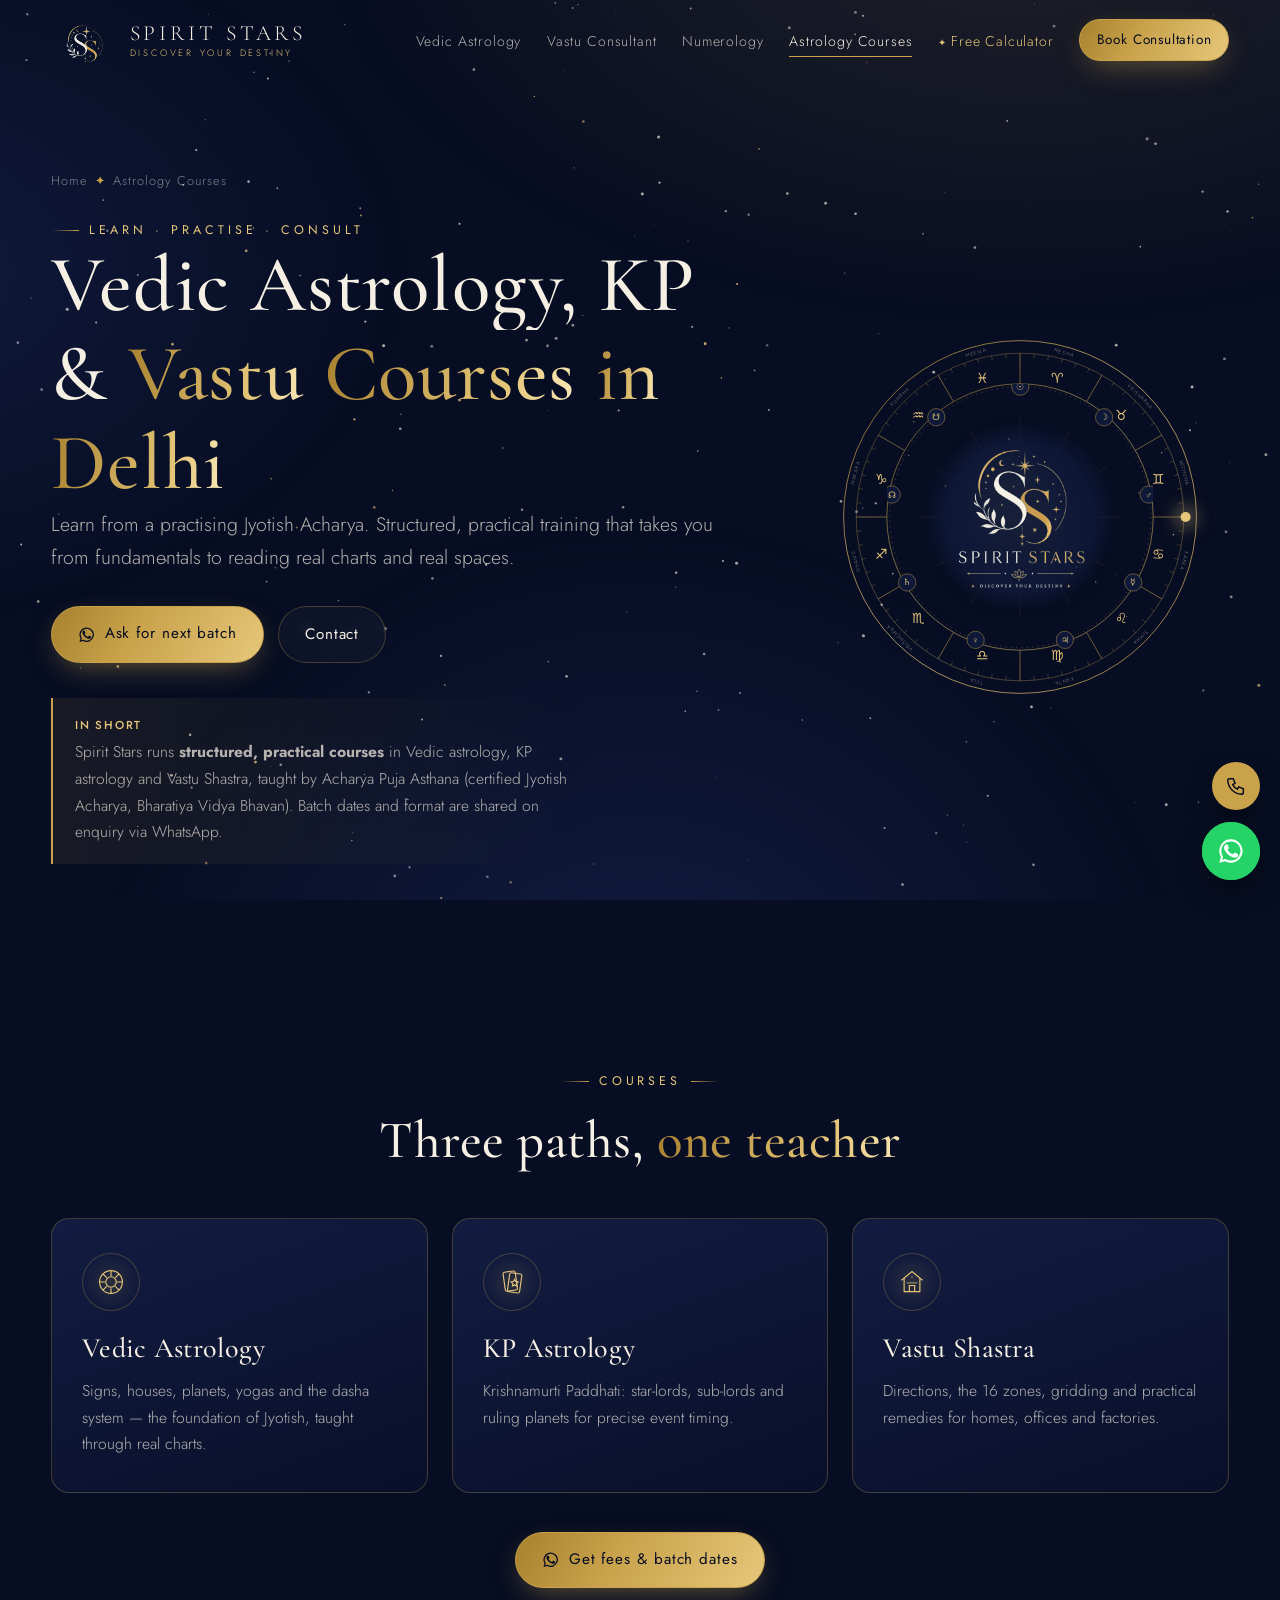
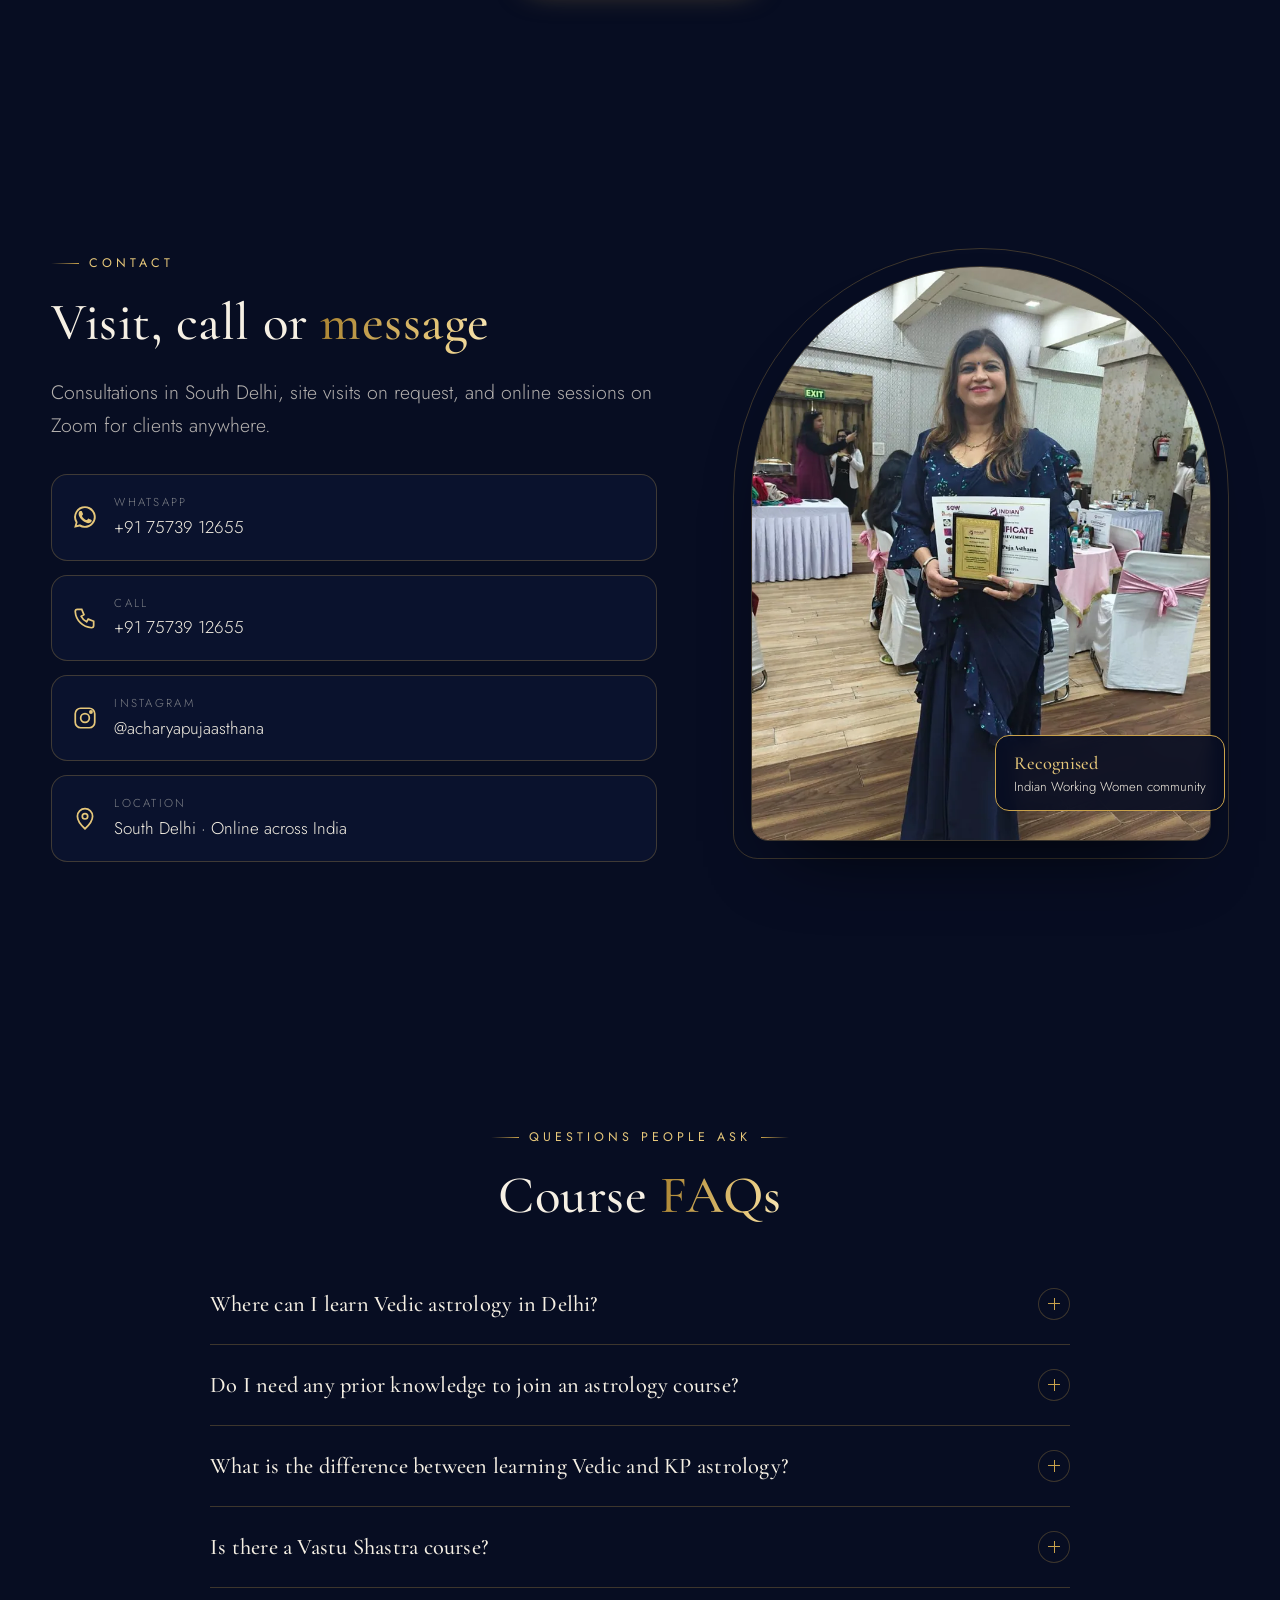
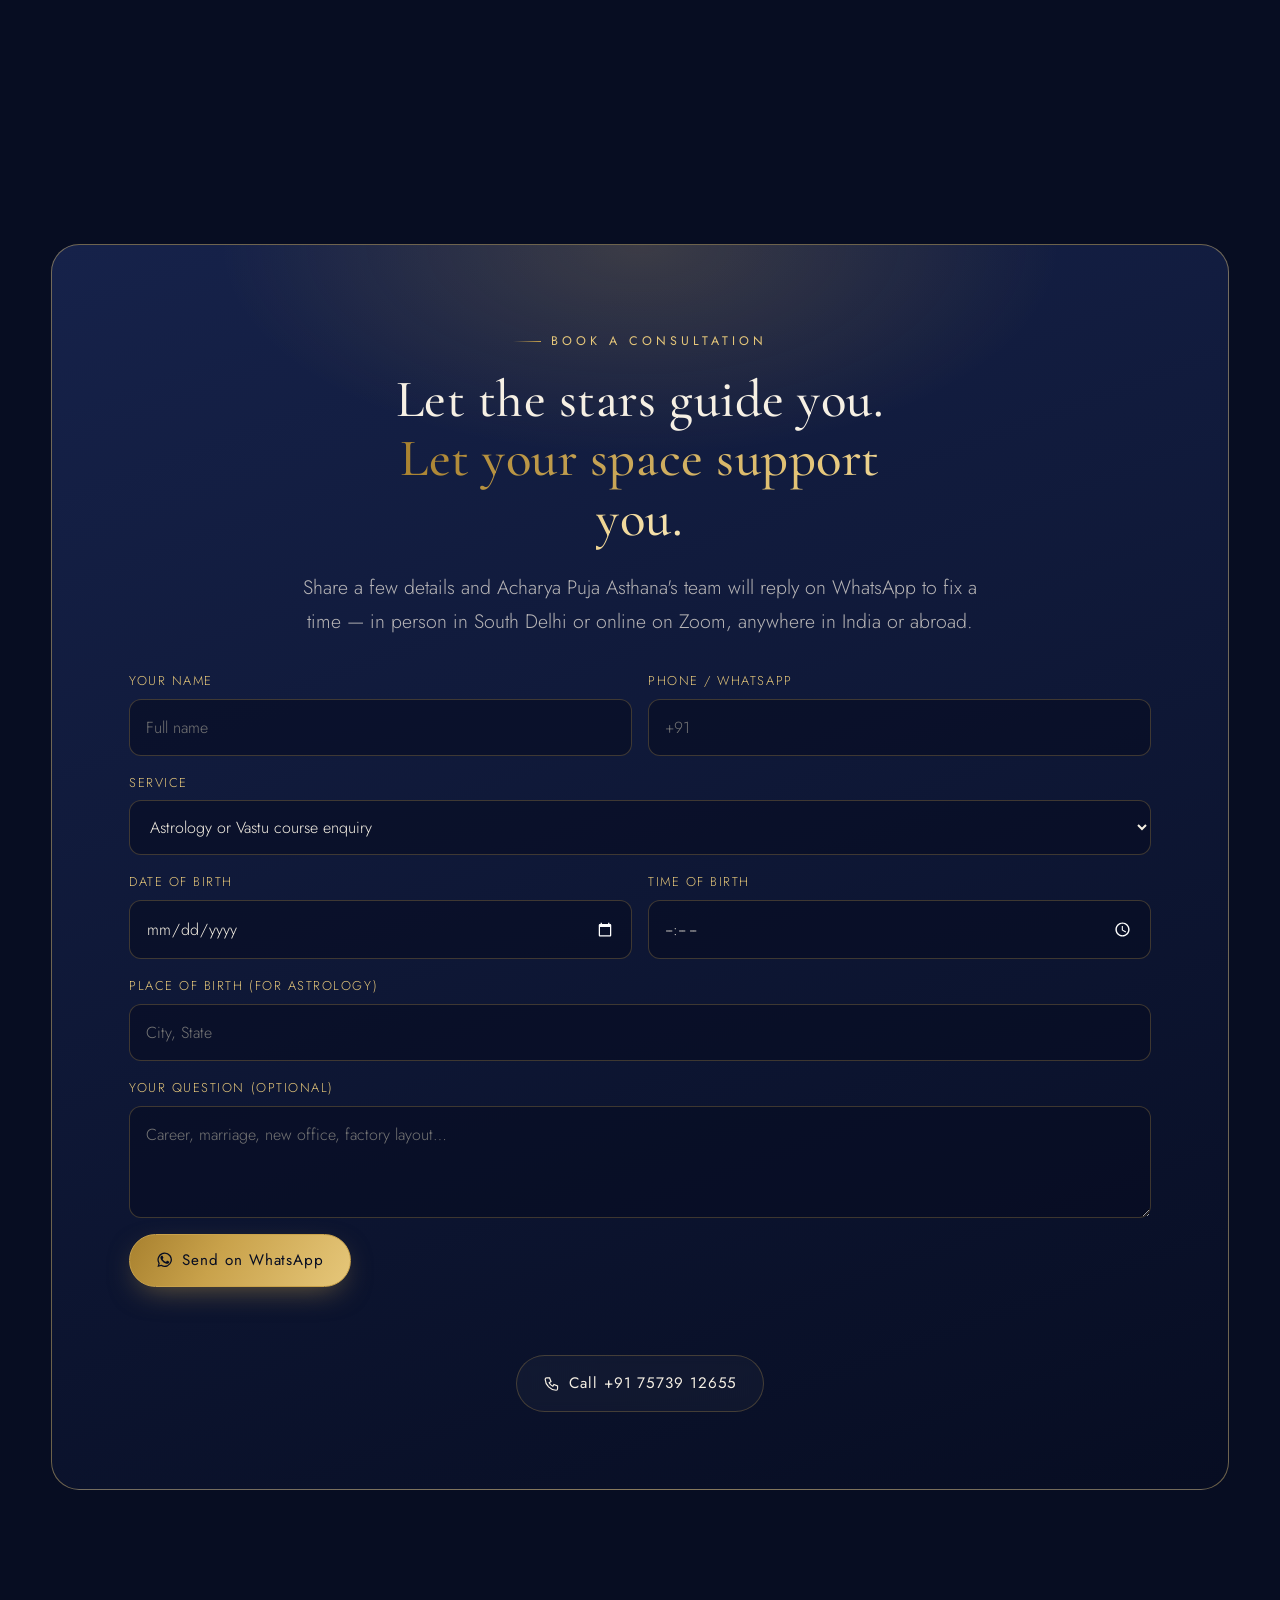
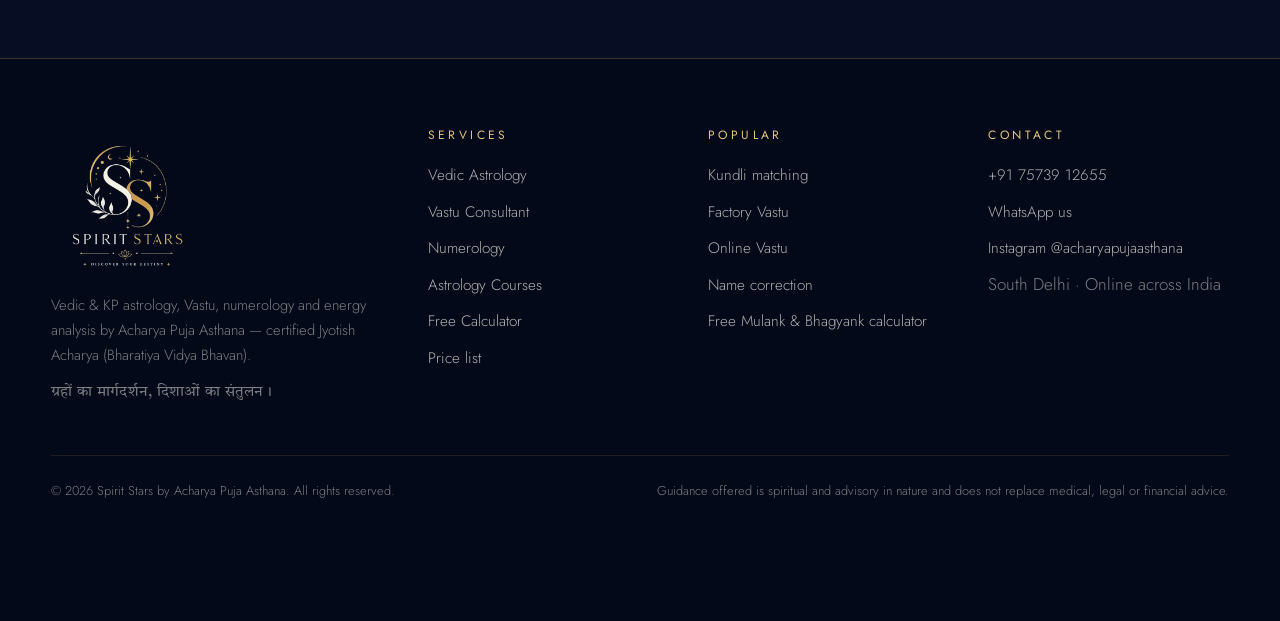
==== commit 68aec34b: "Fix unstyled calculator: cache-bust CSS/JS Browsers kept the previous style.css, so the calculator s" ====
--- a/astrology-vastu-course-delhi.html
+++ b/astrology-vastu-course-delhi.html
@@ -17,7 +17,7 @@
 <link rel="apple-touch-icon" href="assets/img/favicon-180.png">
 <link rel="preconnect" href="https://fonts.googleapis.com"><link rel="preconnect" href="https://fonts.gstatic.com" crossorigin>
 <link href="https://fonts.googleapis.com/css2?family=Cormorant+Garamond:ital,wght@0,400;0,500;0,600;1,400;1,500&family=Jost:wght@300;400;500&family=Tiro+Devanagari+Hindi&display=swap" rel="stylesheet">
-<link rel="stylesheet" href="assets/css/style.css">
+<link rel="stylesheet" href="assets/css/style.css?v=5fd42387">
 <!-- REMARKETING / ANALYTICS: paste the Google tag (GA4 + Google Ads) and Meta Pixel snippets here.
      main.js already fires 'whatsapp_click', 'call_click' and 'generate_lead' events once they exist. -->
 <script type="application/ld+json">{"@context": "https://schema.org", "@type": ["ProfessionalService", "LocalBusiness"], "@id": "https://utkarshkalra02.github.io/acharya-puja-asthana-website/#business", "name": "Spirit Stars", "alternateName": "Spirit Stars by Acharya Puja Asthana", "slogan": "Discover Your Destiny", "description": "Vedic & KP astrology, Vastu & Astro-Vastu consultation, numerology, tarot and aura scanning in South Delhi and online across India, by Acharya Puja Asthana.", "url": "https://utkarshkalra02.github.io/acharya-puja-asthana-website/", "logo": "https://utkarshkalra02.github.io/acharya-puja-asthana-website/assets/img/spirit-stars-logo.webp", "image": "https://utkarshkalra02.github.io/acharya-puja-asthana-website/assets/img/acharya-puja-asthana-portrait.jpg", "telephone": "+917573912655", "priceRange": "₹905 – ₹95,000", "currenciesAccepted": "INR", "address": {"@type": "PostalAddress", "addressLocality": "South Delhi", "addressRegion": "Delhi", "addressCountry": "IN"}, "areaServed": [{"@type": "Place", "name": "South Delhi"}, {"@type": "Place", "name": "Delhi NCR"}, {"@type": "Country", "name": "India"}], "sameAs": ["https://www.instagram.com/acharyapujaasthana/"], "founder": {"@type": "Person", "@id": "https://utkarshkalra02.github.io/acharya-puja-asthana-website/#acharya", "name": "Acharya Puja Asthana", "jobTitle": "Jyotish Acharya, Vastu & Astro-Vastu Consultant, Aura Scanning Analyst", "knowsAbout": ["Vedic astrology", "KP astrology", "Prashna Shastra", "Vastu Shastra", "Astro-Vastu", "Numerology", "Tarot", "Palmistry", "Aura scanning"], "hasCredential": {"@type": "EducationalOccupationalCredential", "credentialCategory": "Jyotish Acharya", "recognizedBy": {"@type": "Organization", "name": "Bharatiya Vidya Bhavan"}}, "sameAs": ["https://www.instagram.com/acharyapujaasthana/"]}, "knowsLanguage": ["en", "hi"]}</script>
@@ -115,5 +115,5 @@
 <p>Send your date, time and place of birth on WhatsApp and Acharya Puja Asthana will suggest what suits your chart — no charge.</p>
 <a class="btn btn-gold" data-wa="Namaste, I would like my free gemstone / rudraksha recommendation. My birth details are:" href="https://wa.me/917573912655"><svg viewBox="0 0 24 24" fill="currentColor" aria-hidden="true"><path d="M17.5 14.4c-.3-.1-1.7-.8-2-.9-.3-.1-.5-.1-.7.1-.2.3-.8.9-.9 1.1-.2.2-.3.2-.6.1-.3-.1-1.2-.5-2.4-1.5-.9-.8-1.5-1.8-1.6-2.1-.2-.3 0-.5.1-.6l.4-.5c.1-.2.2-.3.3-.5.1-.2 0-.4 0-.5l-.9-2.2c-.2-.6-.5-.5-.7-.5h-.6c-.2 0-.5.1-.8.4-.3.3-1 1-1 2.5s1.1 2.9 1.2 3.1c.1.2 2.1 3.2 5.1 4.5.7.3 1.3.5 1.7.6.7.2 1.4.2 1.9.1.6-.1 1.7-.7 2-1.4.2-.7.2-1.2.2-1.4-.1-.1-.3-.2-.6-.3zM12 2a10 10 0 0 0-8.6 15.1L2 22l5-1.3A10 10 0 1 0 12 2zm0 18.2c-1.5 0-3-.4-4.3-1.2l-.3-.2-3 .8.8-2.9-.2-.3A8.2 8.2 0 1 1 12 20.2z"/></svg> Get my recommendation</a>
 </div></div>
-<script src="assets/js/main.js" defer></script>
+<script src="assets/js/main.js?v=9c260535" defer></script>
 </body></html>
